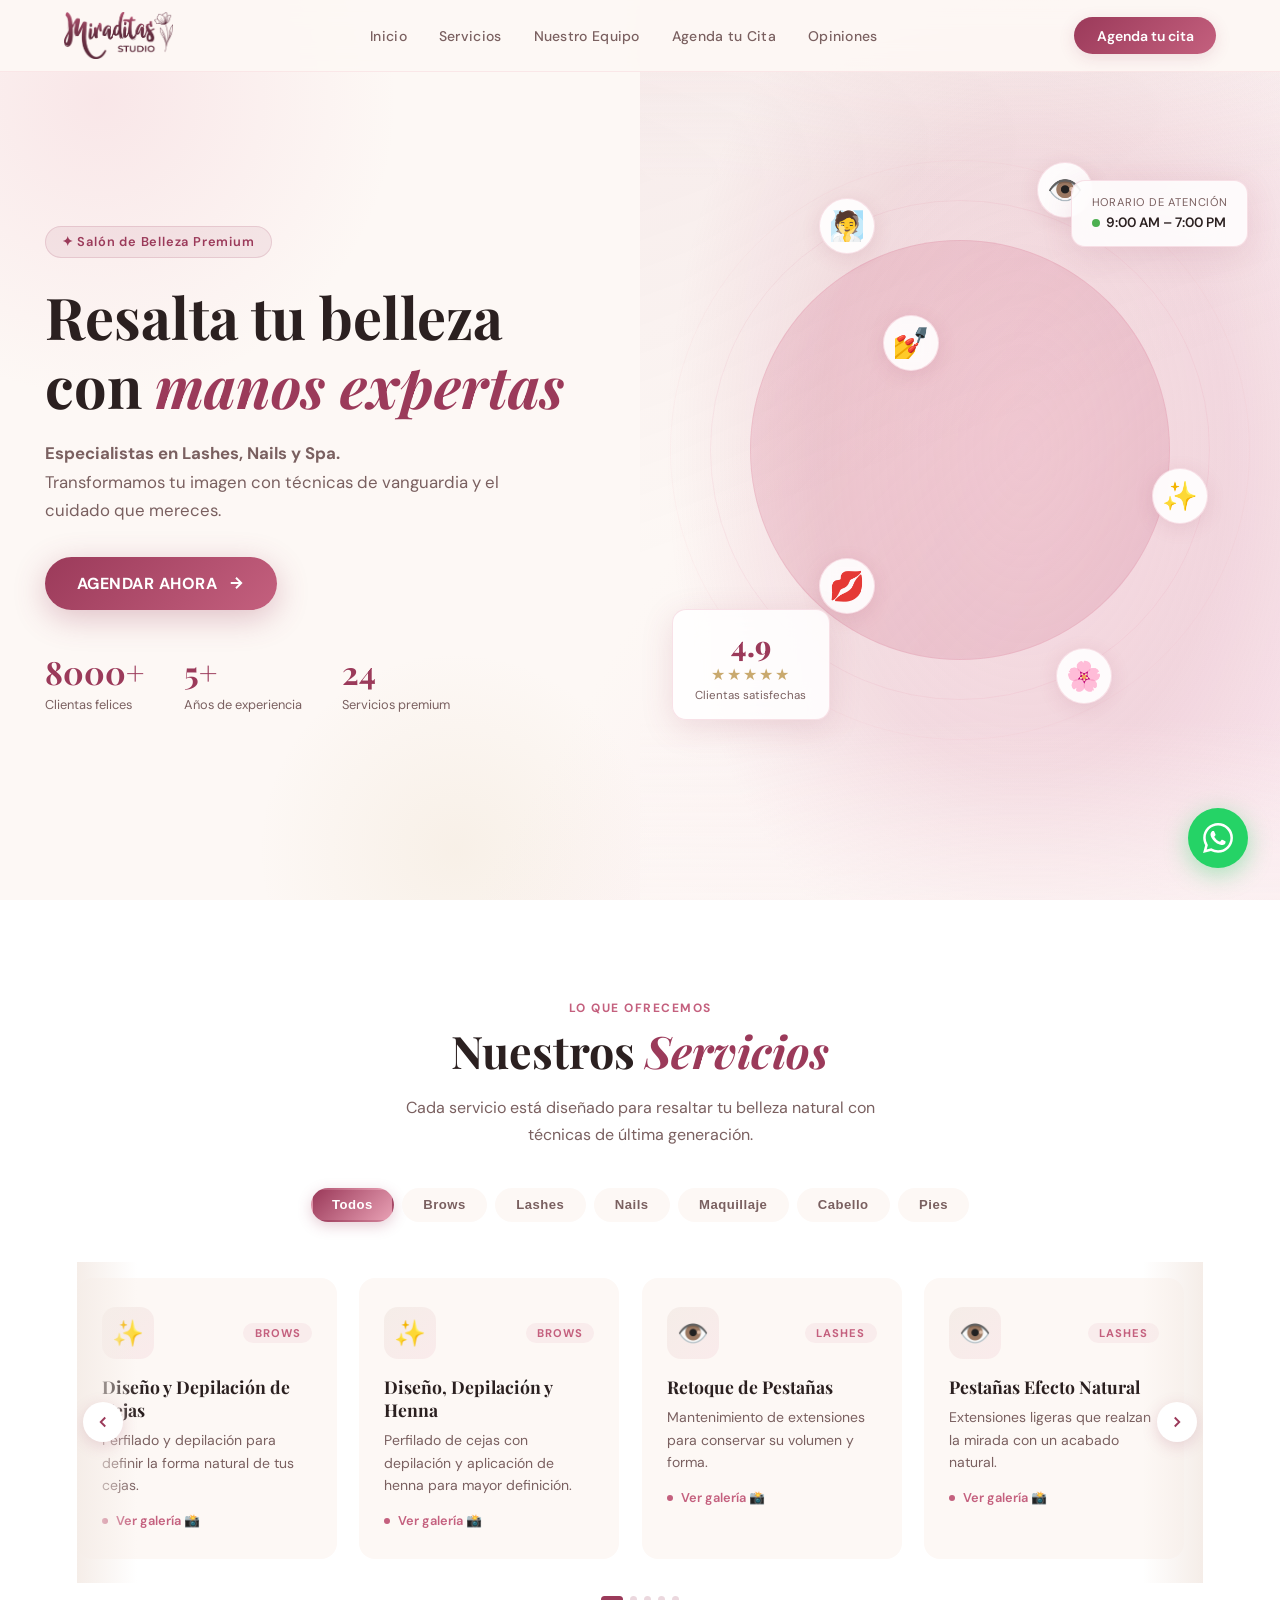
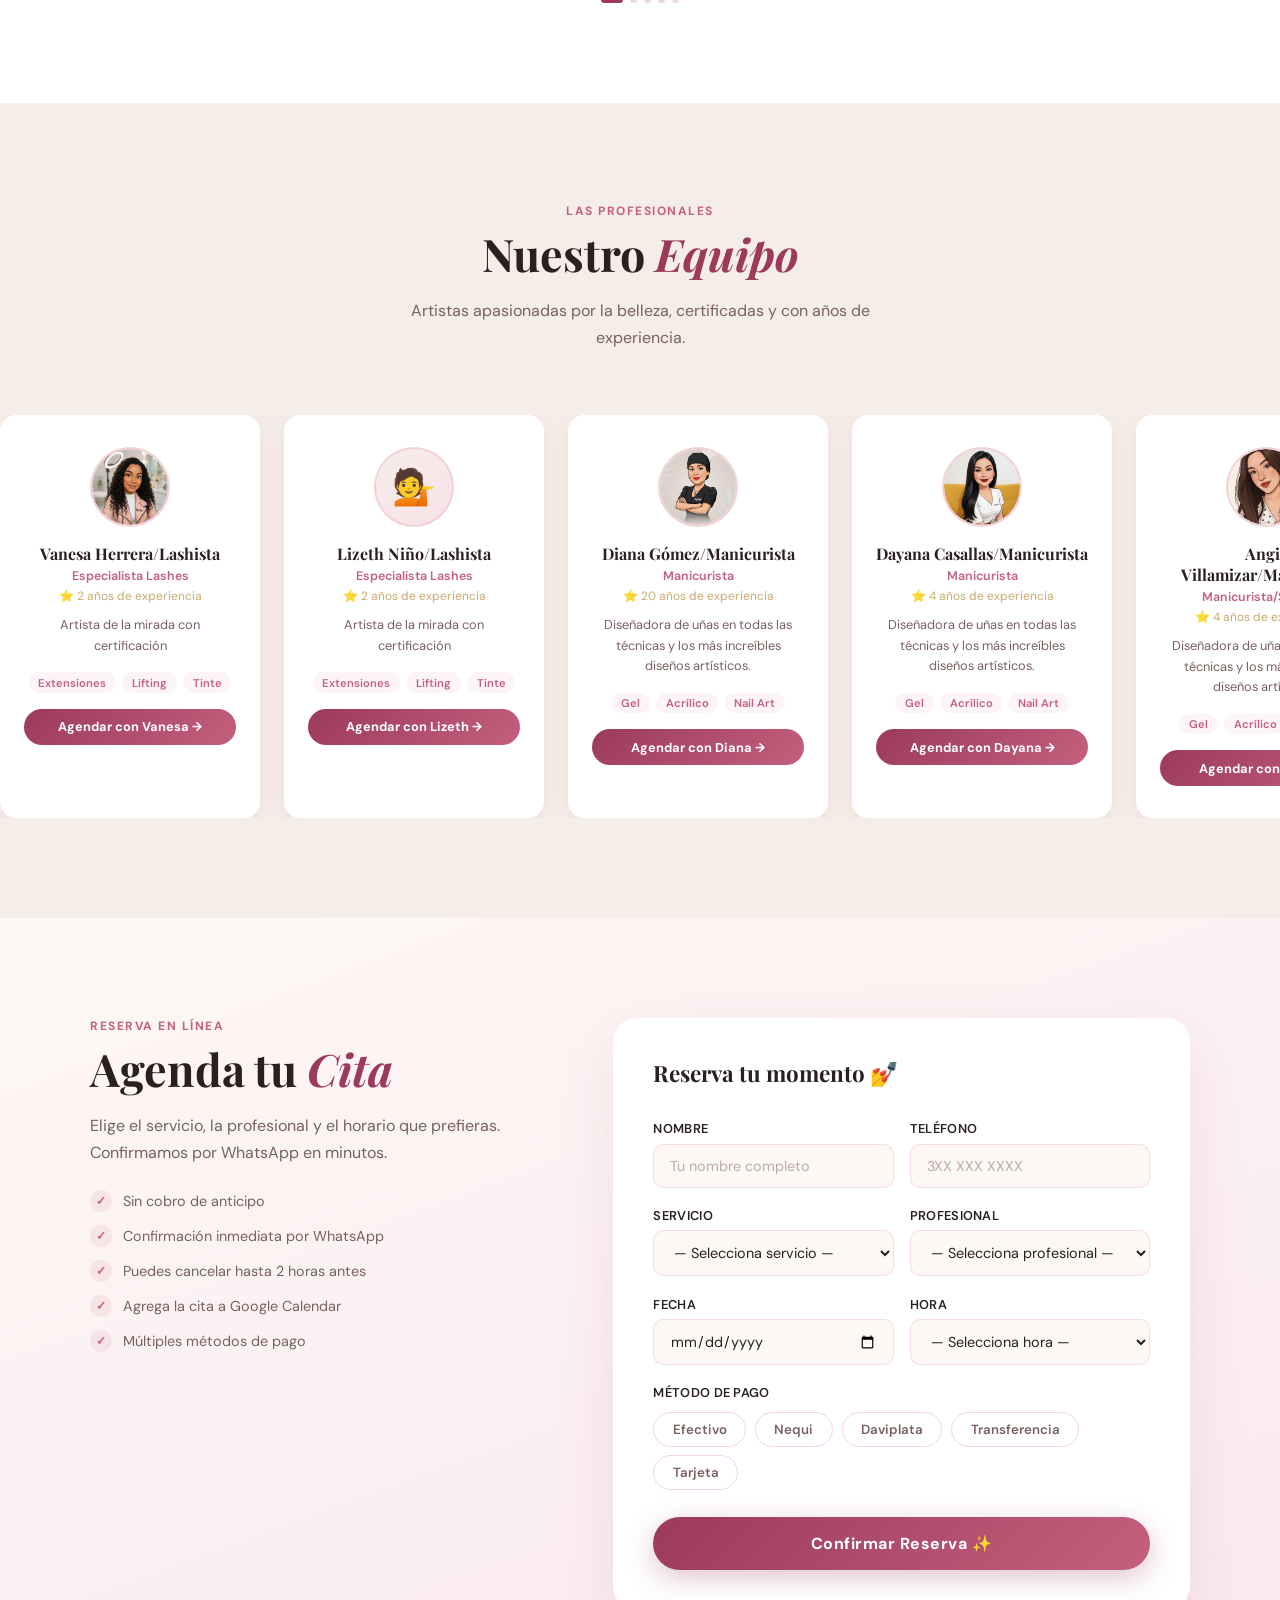
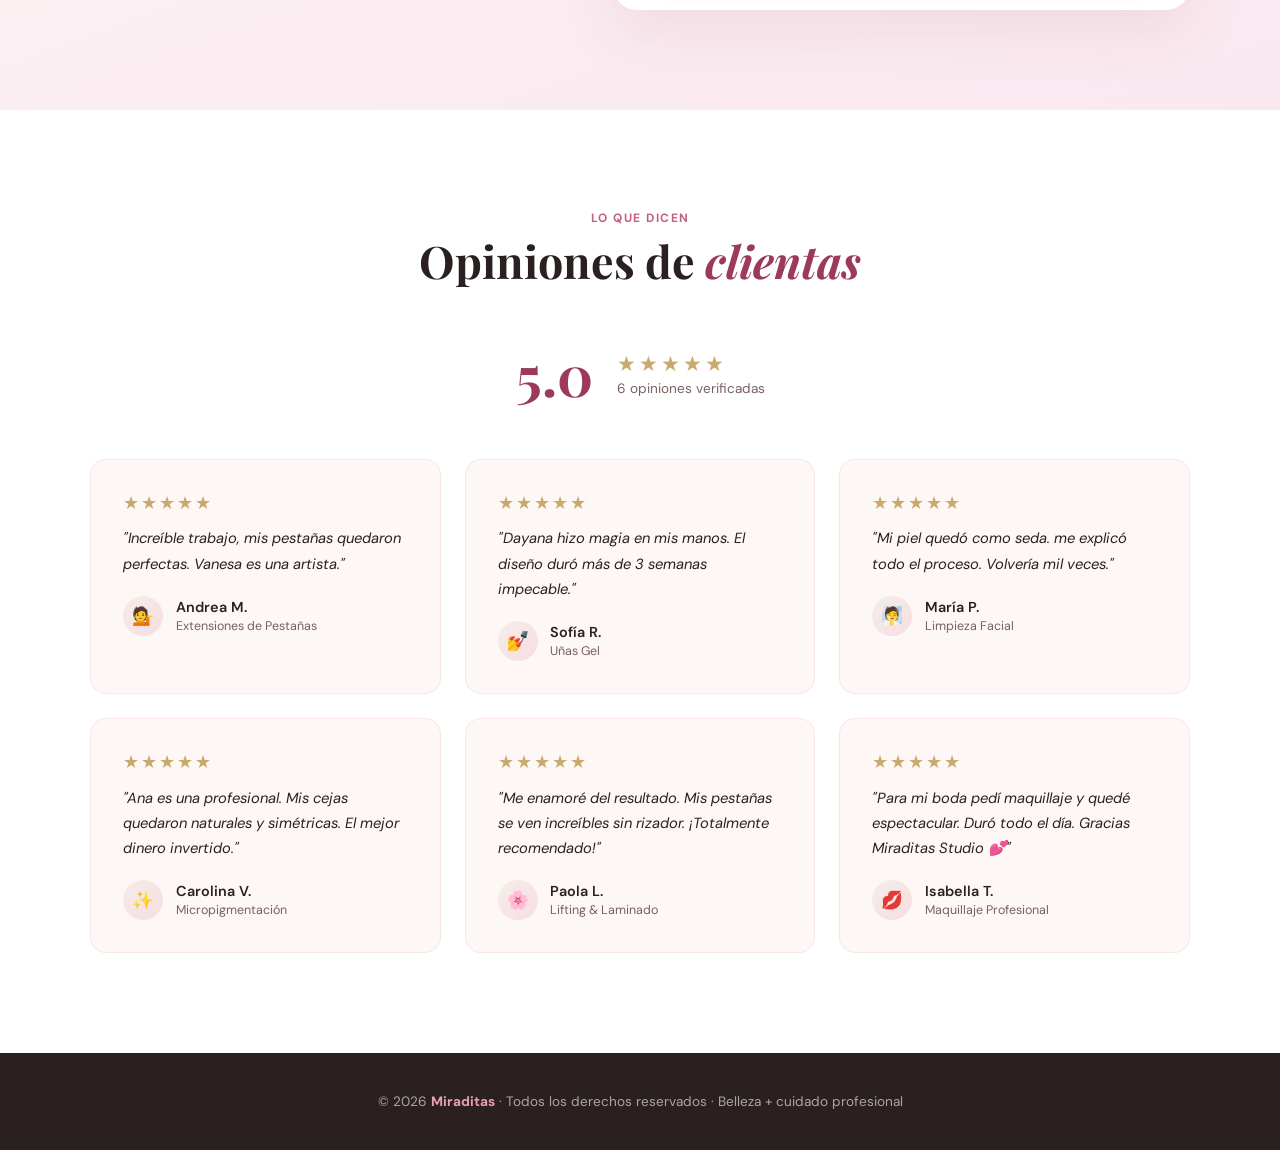
==== index.html @ 8908d895 "Add files via upload" ====
<!DOCTYPE html>
<html lang="es">
<head>

  <meta charset="UTF-8">
  <meta name="viewport" content="width=device-width, initial-scale=1.0">
  <title>Miraditas — Lashes · Nails · Spa</title>

  <!--
  ================================================================
  MIRADITAS — INDEX.HTML  (versión solo frontend)
  ================================================================

  📌 ARCHIVOS DEL PROYECTO (deben estar en la misma carpeta):
     index.html   → Esta página (estructura)
     styles.css   → Todos los estilos visuales
     script.js    → Lógica y datos configurables

  📸 LOGO:
     Coloca tu logo.png en la misma carpeta que index.html.

  🔧 CAMBIOS RÁPIDOS (todos en script.js):
     - Número de WhatsApp  → const WSP_NUMERO
     - Servicios           → array SERVICIOS[]
     - Profesionales       → array EQUIPO[]
     - Horarios            → array HORARIOS[]

  🚀 DESPLEGAR EN VERCEL:
     Ver instrucciones al final de script.js

  ================================================================
  -->

  <!-- Fuentes de Google Fonts — Playfair Display + DM Sans -->
  <link rel="preconnect" href="https://fonts.googleapis.com">
  <link
    href="https://fonts.googleapis.com/css2?family=Playfair+Display:ital,wght@0,400;0,700;1,400&family=DM+Sans:wght@300;400;500;600&display=swap"
    rel="stylesheet"
  >

  <!-- Estilos del sitio -->
  <link rel="stylesheet" href="styles.css">

</head>
<body>

<!-- ================================================================
     HEADER FIJO
     ================================================================
     🔧 LOGO: Pon tu logo.png en la misma carpeta que index.html.
     🔧 NÚMERO WHATSAPP: cambia WSP_NUMERO en script.js.
     ================================================================ -->
<header id="header">

  <!-- Logo con imagen → respaldo en texto si la imagen falla -->
  <a href="#inicio" class="logo">
    <img
      src="logo.png"
      alt="Miraditas"
      class="logo-img"
      onerror="this.style.display='none'; this.nextElementSibling.style.display='inline'"
    >
    <span class="logo-fallback" style="display:none">
      Miraditas<span style="color:var(--rose);font-style:italic">✦</span>
    </span>
  </a>

  <!-- Menú de navegación principal -->
  <nav id="main-nav">
    <a href="#inicio">Inicio</a>
    <a href="#servicios">Servicios</a>
    <a href="#equipo">Nuestro Equipo</a>
    <a href="#agenda">Agenda tu Cita</a>
    <a href="#opiniones">Opiniones</a>
  </nav>

  <!-- Botón "Agenda tu cita" — abre la sección del formulario -->
  <a href="#agenda" class="btn-header">Agenda tu cita</a>

  <!-- Botón hamburguesa visible solo en móvil -->
  <button class="nav-toggle" id="nav-toggle" aria-label="Abrir menú">
    <span></span>
    <span></span>
    <span></span>
  </button>

</header>


<!-- ================================================================
     SECCIÓN HERO — INICIO
     ================================================================ -->
<section id="inicio">
  <div class="hero-bg"></div>
  <div class="hero-blob"></div>
  <div class="hero-blob2"></div>

  <!-- Columna izquierda: texto principal -->
  <div class="hero-content">
    <div class="hero-badge">✦ Salón de Belleza Premium</div>

    <h1 class="hero-title">
      Resalta tu belleza<br>con <em>manos expertas</em>
    </h1>

    <p class="hero-sub">
      <strong>Especialistas en Lashes, Nails y Spa.</strong><br>
      Transformamos tu imagen con técnicas de vanguardia
      y el cuidado que mereces.
    </p>

    <a href="#agenda" class="btn-hero">
      AGENDAR AHORA
      <svg width="18" height="18" viewBox="0 0 24 24" fill="none" stroke="currentColor" stroke-width="2.5">
        <path d="M5 12h14M12 5l7 7-7 7"/>
      </svg>
    </a>

    <div class="hero-stats">
      <div class="hero-stat"><span>8000+</span><small>Clientas felices</small></div>
      <div class="hero-stat"><span>5+</span><small>Años de experiencia</small></div>
      <div class="hero-stat"><span>24</span><small>Servicios premium</small></div>
    </div>
  </div>

  <!-- Columna derecha: visual decorativo -->
  <div class="hero-visual">
    <div class="hero-visual-inner"></div>
    <div class="bubble-ring2"></div>
    <div class="bubble-ring"></div>
    <div class="bubble-main"></div>

    <div class="hero-bubbles">
      <div class="hero-icon" style="top:35%;left:38%">💅</div>
      <div class="hero-icon">👁️</div>
      <div class="hero-icon">✨</div>
      <div class="hero-icon">🌸</div>
      <div class="hero-icon">💋</div>
      <div class="hero-icon">🧖</div>
    </div>

    <div class="hero-rating-card">
      <div class="rc-num">4.9</div>
      <div class="rc-stars">★★★★★</div>
      <div class="rc-text">Clientas satisfechas</div>
    </div>

    <div class="hero-appt-card">
      <div class="ac-label">Horario de atención</div>
      <div class="ac-val"><span class="ac-dot"></span>9:00 AM – 7:00 PM</div>
    </div>
  </div>
</section>


<!-- ================================================================
     SECCIÓN SERVICIOS
     ================================================================
     Las tarjetas se generan dinámicamente desde el array SERVICIOS
     en script.js. Para cambiar servicios, edita ese array.
     ================================================================ -->
<section id="servicios">
  <div class="servicios-header">
    <div class="section-label">Lo que ofrecemos</div>
    <h2 class="section-title">Nuestros <em>Servicios</em></h2>
    <p class="section-desc">
      Cada servicio está diseñado para resaltar tu belleza natural
      con técnicas de última generación.
    </p>
  </div>

  <!-- Tabs de categoría -->
  <div class="servicios-tabs" id="servicios-tabs"></div>

  <!-- Carrusel -->
  <div class="servicios-carousel-wrap">
    <button class="srv-arrow srv-arrow-prev" id="srv-prev" aria-label="Anterior">
      <svg width="18" height="18" viewBox="0 0 24 24" fill="none" stroke="currentColor" stroke-width="2.5"><path d="M15 18l-6-6 6-6"/></svg>
    </button>
    <div class="servicios-track" id="servicios-grid"></div>
    <button class="srv-arrow srv-arrow-next" id="srv-next" aria-label="Siguiente">
      <svg width="18" height="18" viewBox="0 0 24 24" fill="none" stroke="currentColor" stroke-width="2.5"><path d="M9 18l6-6-6-6"/></svg>
    </button>
  </div>
  <div class="srv-dots" id="srv-dots"></div>
</section>


<!-- ================================================================
     SECCIÓN NUESTRO EQUIPO — CARRUSEL INFINITO
     ================================================================
     Las tarjetas se generan dinámicamente desde el array EQUIPO
     en script.js. El carrusel se mueve automáticamente.
     ================================================================ -->
<section id="equipo">
  <div class="equipo-header">
    <div class="section-label">Las profesionales</div>
    <h2 class="section-title">Nuestro <em>Equipo</em></h2>
    <p class="section-desc">
      Artistas apasionadas por la belleza, certificadas y con años de experiencia.
    </p>
  </div>

  <!-- Carrusel llenado por renderEquipo() en script.js -->
  <div class="equipo-track-wrap">
    <div class="equipo-track" id="equipo-track"></div>
  </div>
</section>


<!-- ================================================================
     SECCIÓN AGENDA — FORMULARIO DE RESERVA
     ================================================================
     Al presionar "Confirmar Reserva":
       1. Se abre WhatsApp con el mensaje prellenado.
       2. Se muestra un enlace para agregar la cita a Google Calendar.
     ================================================================ -->
<section id="agenda">
  <div class="agenda-wrap">

    <!-- Columna izquierda: beneficios -->
    <div class="agenda-info">
      <div class="section-label">Reserva en línea</div>
      <h2 class="section-title">Agenda tu <em>Cita</em></h2>
      <p class="section-desc">
        Elige el servicio, la profesional y el horario que prefieras.
        Confirmamos por WhatsApp en minutos.
      </p>
      <ul class="agenda-features">
        <li>Sin cobro de anticipo</li>
        <li>Confirmación inmediata por WhatsApp</li>
        <li>Puedes cancelar hasta 2 horas antes</li>
        <li>Agrega la cita a Google Calendar</li>
        <li>Múltiples métodos de pago</li>
      </ul>
    </div>

    <!-- Columna derecha: formulario -->
    <div class="form-agenda">
      <h3>Reserva tu momento 💅</h3>

      <!-- Fila 1: Nombre y Teléfono -->
      <div class="form-row">
        <div class="form-group">
          <label for="f-nombre">Nombre</label>
          <input type="text" id="f-nombre" placeholder="Tu nombre completo">
        </div>
        <div class="form-group">
          <label for="f-telefono">Teléfono</label>
          <input type="tel" id="f-telefono" placeholder="3XX XXX XXXX">
        </div>
      </div>

      <!-- Fila 2: Servicio y Profesional -->
      <div class="form-row">
        <div class="form-group">
          <label for="f-servicio">Servicio</label>
          <!-- Llenado dinámicamente por initFormulario() -->
          <select id="f-servicio"></select>
        </div>
        <div class="form-group">
          <label for="f-profesional">Profesional</label>
          <!-- Llenado dinámicamente por initFormulario() -->
          <select id="f-profesional"></select>
        </div>
      </div>

      <!-- Fila 3: Fecha y Hora -->
      <div class="form-row">
        <div class="form-group">
          <label for="f-fecha">Fecha</label>
          <input type="date" id="f-fecha">
        </div>
        <div class="form-group">
          <label for="f-hora">Hora</label>
          <!-- Llenado dinámicamente por initFormulario() -->
          <select id="f-hora"></select>
        </div>
      </div>

      <!-- Fila 4: Método de pago -->
      <div class="form-group">
        <label>Método de pago</label>
        <div class="pago-options" id="pago-options"></div>
      </div>

      <!-- Botón principal de envío -->
      <button class="btn-submit" id="btn-agendar">
        Confirmar Reserva ✨
      </button>
    </div>

  </div>
</section>


<!-- ================================================================
     SECCIÓN OPINIONES
     ================================================================ -->
<section id="opiniones">
  <div class="opiniones-header">
    <div class="section-label">Lo que dicen</div>
    <h2 class="section-title">Opiniones de <em>clientas</em></h2>
  </div>

  <!-- Resumen de calificación promedio -->
  <div class="rating-summary" id="rating-summary"></div>

  <!-- Grid de tarjetas de opinión (contenido estático en script.js) -->
  <div class="opiniones-grid" id="opiniones-grid"></div>
</section>


<!-- ================================================================
     FOOTER
     ================================================================ -->
<footer>
  <p>© 2026 <strong>Miraditas</strong> · Todos los derechos reservados · Belleza + cuidado profesional</p>
</footer>


<!-- ================================================================
     BOTÓN FLOTANTE DE WHATSAPP
     ================================================================
     🔧 Para cambiar el número, edita WSP_NUMERO en script.js
        y actualiza también el href de este enlace.
     ================================================================ -->
<a
  id="wsp-float-btn"
  href="#"
  target="_blank"
  class="wsp-float"
  title="Chatea con nosotras por WhatsApp"
>
  <svg viewBox="0 0 24 24">
    <path d="M17.472 14.382c-.297-.149-1.758-.867-2.03-.967-.273-.099-.471-.148-.67.15-.197.297-.767.966-.94 1.164-.173.199-.347.223-.644.075-.297-.15-1.255-.463-2.39-1.475-.883-.788-1.48-1.761-1.653-2.059-.173-.297-.018-.458.13-.606.134-.133.298-.347.446-.52.149-.174.198-.298.298-.497.099-.198.05-.371-.025-.52-.075-.149-.669-1.612-.916-2.207-.242-.579-.487-.5-.669-.51-.173-.008-.371-.01-.57-.01-.198 0-.52.074-.792.372-.272.297-1.04 1.016-1.04 2.479 0 1.462 1.065 2.875 1.213 3.074.149.198 2.096 3.2 5.077 4.487.709.306 1.262.489 1.694.625.712.227 1.36.195 1.871.118.571-.085 1.758-.719 2.006-1.413.248-.694.248-1.289.173-1.413-.074-.124-.272-.198-.57-.347m-5.421 7.403h-.004a9.87 9.87 0 01-5.031-1.378l-.361-.214-3.741.982.998-3.648-.235-.374a9.86 9.86 0 01-1.51-5.26c.001-5.45 4.436-9.884 9.888-9.884 2.64 0 5.122 1.03 6.988 2.898a9.825 9.825 0 012.893 6.994c-.003 5.45-4.437 9.884-9.885 9.884m8.413-18.297A11.815 11.815 0 0012.05 0C5.495 0 .16 5.335.157 11.892c0 2.096.547 4.142 1.588 5.945L.057 24l6.305-1.654a11.882 11.882 0 005.683 1.448h.005c6.554 0 11.89-5.335 11.893-11.893a11.821 11.821 0 00-3.48-8.413Z"/>
  </svg>
</a>


<!-- ================================================================
     MODAL — CONFIRMACIÓN DE RESERVA
     ================================================================
     Aparece después de presionar "Confirmar Reserva".
     Muestra botón de WhatsApp y enlace de Google Calendar.
     ================================================================ -->
<div class="modal-overlay" id="modal-confirmacion">
  <div class="modal-box">
    <div class="modal-icon">🎉</div>
    <h3 class="modal-title">¡Listo! Tu solicitud fue enviada</h3>

    <!-- Resumen de la cita -->
    <p class="modal-sub" id="modal-detalle"></p>

    <div class="modal-steps">
      <div class="modal-step">
        <span class="step-num">1</span>
        <span>Envíanos el mensaje por WhatsApp para confirmar tu cita</span>
      </div>
      <div class="modal-step">
        <span class="step-num">2</span>
        <span>Agrega el recordatorio a tu calendario (opcional)</span>
      </div>
    </div>

    <!-- Botones de acción -->
    <div class="modal-btns">
      <!-- Botón WhatsApp: abre wa.me con mensaje prellenado -->
      <a class="btn-wsp-modal" id="btn-wsp-confirm" href="#" target="_blank" rel="noopener">
        <svg width="18" height="18" viewBox="0 0 24 24" fill="currentColor">
          <path d="M17.472 14.382c-.297-.149-1.758-.867-2.03-.967-.273-.099-.471-.148-.67.15-.197.297-.767.966-.94 1.164-.173.199-.347.223-.644.075-.297-.15-1.255-.463-2.39-1.475-.883-.788-1.48-1.761-1.653-2.059-.173-.297-.018-.458.13-.606.134-.133.298-.347.446-.52.149-.174.198-.298.298-.497.099-.198.05-.371-.025-.52-.075-.149-.669-1.612-.916-2.207-.242-.579-.487-.5-.669-.51-.173-.008-.371-.01-.57-.01-.198 0-.52.074-.792.372-.272.297-1.04 1.016-1.04 2.479 0 1.462 1.065 2.875 1.213 3.074.149.198 2.096 3.2 5.077 4.487.709.306 1.262.489 1.694.625.712.227 1.36.195 1.871.118.571-.085 1.758-.719 2.006-1.413.248-.694.248-1.289.173-1.413-.074-.124-.272-.198-.57-.347m-5.421 7.403h-.004a9.87 9.87 0 01-5.031-1.378l-.361-.214-3.741.982.998-3.648-.235-.374a9.86 9.86 0 01-1.51-5.26c.001-5.45 4.436-9.884 9.888-9.884 2.64 0 5.122 1.03 6.988 2.898a9.825 9.825 0 012.893 6.994c-.003 5.45-4.437 9.884-9.885 9.884m8.413-18.297A11.815 11.815 0 0012.05 0C5.495 0 .16 5.335.157 11.892c0 2.096.547 4.142 1.588 5.945L.057 24l6.305-1.654a11.882 11.882 0 005.683 1.448h.005c6.554 0 11.89-5.335 11.893-11.893a11.821 11.821 0 00-3.48-8.413Z"/>
        </svg>
        Enviar por WhatsApp
      </a>

      <!-- Botón Google Calendar: enlace con parámetros prellenados -->
      <a class="btn-calendar-modal" id="btn-calendar" href="#" target="_blank" rel="noopener">
        📅 Agregar a Google Calendar
      </a>
    </div>

    <button class="btn-close-modal" onclick="cerrarModal('modal-confirmacion')">Cerrar</button>
  </div>
</div>


<!-- ================================================================
     MODAL — GALERÍA DE FOTOS POR SERVICIO
     ================================================================
     Se abre al hacer clic en una tarjeta de servicio.
     ================================================================ -->
<div class="modal-overlay" id="modal-galeria">
  <div class="galeria-box">
    <div class="galeria-header">
      <div class="galeria-header-info">
        <span id="galeria-emoji" class="galeria-header-emoji">💅</span>
        <div>
          <div id="galeria-titulo" class="galeria-header-titulo">Servicio</div>
          <div id="galeria-cat"    class="galeria-header-cat">Categoría</div>
        </div>
      </div>
      <button class="galeria-cerrar" onclick="cerrarGaleria()" aria-label="Cerrar galería">✕</button>
    </div>

    <div class="galeria-stage">
      <button class="galeria-arrow galeria-arrow-prev" id="galeria-prev" onclick="galeriaAnterior()" aria-label="Foto anterior">
        <svg width="20" height="20" viewBox="0 0 24 24" fill="none" stroke="currentColor" stroke-width="2.5"><path d="M15 18l-6-6 6-6"/></svg>
      </button>
      <div class="galeria-img-wrap">
        <img id="galeria-img" src="" alt="" class="galeria-img">
      </div>
      <button class="galeria-arrow galeria-arrow-next" id="galeria-next" onclick="galeriaSiguiente()" aria-label="Foto siguiente">
        <svg width="20" height="20" viewBox="0 0 24 24" fill="none" stroke="currentColor" stroke-width="2.5"><path d="M9 18l6-6-6-6"/></svg>
      </button>
    </div>

    <div class="galeria-info-row">
      <span id="galeria-desc"     class="galeria-desc-text"></span>
      <span id="galeria-contador" class="galeria-contador">1 / 4</span>
    </div>

    <div class="galeria-thumbs" id="galeria-thumbs"></div>

    <div class="galeria-footer">
      <button class="btn-galeria-agendar" id="btn-galeria-agendar">
        Agendar este servicio
        <svg width="16" height="16" viewBox="0 0 24 24" fill="none" stroke="currentColor" stroke-width="2.5"><path d="M5 12h14M12 5l7 7-7 7"/></svg>
      </button>
    </div>
  </div>
</div>


<!-- Contenedor del toast de notificaciones -->
<div class="toast" id="toast"></div>

<!-- Script principal -->
<script src="script.js"></script>

</body>
</html>
---- styles.css ----
/* ================================================================
   MIRADITAS — STYLES.CSS  (versión solo frontend)
   ================================================================

   📌 TABLA DE CONTENIDO:
   01. Variables y Reset
   02. Scrollbar
   03. Header / Navegación
   04. Hero (sección principal)
   05. Secciones comunes (labels, títulos)
   06. Servicios
   07. Equipo (carrusel)
   08. Agenda (formulario)
   09. Opiniones
   10. Modales (confirmación + galería)
   11. Botón flotante WhatsApp
   12. Footer
   13. Toast / Notificaciones
   14. Responsive

   ================================================================ */


/* ================================================================
   01. VARIABLES Y RESET GLOBAL
   ================================================================
   🔧 PALETA DE COLORES — modifica estas variables para cambiar
      el tema de color de todo el sitio.
   ================================================================ */
:root {
  --rose:       #E8A0B4;
  --rose-dark:  #C4607E;
  --rose-deep:  #9B3A5A;
  --cream:      #FDF8F5;
  --warm:       #F5EDE8;
  --charcoal:   #2B2020;
  --muted:      #7A6060;
  --white:      #FFFFFF;
  --gold:       #C9A96E;
  --shadow:     rgba(155,58,90,.15);
  --radius:     16px;
  --transition: .3s cubic-bezier(.4,0,.2,1);
}

*  { margin:0; padding:0; box-sizing:border-box; }
html { scroll-behavior:smooth; }
body {
  font-family: 'DM Sans', sans-serif;
  background: var(--cream);
  color: var(--charcoal);
  overflow-x: hidden;
}


/* ================================================================
   02. SCROLLBAR PERSONALIZADA
   ================================================================ */
::-webkit-scrollbar              { width: 6px; }
::-webkit-scrollbar-track        { background: var(--warm); }
::-webkit-scrollbar-thumb        { background: var(--rose); border-radius: 3px; }


/* ================================================================
   03. HEADER / NAVEGACIÓN
   ================================================================
   🔧 ALTO DEL HEADER → cambia 'height:72px'
   ================================================================ */
#header {
  position: fixed; top:0; left:0; right:0; z-index: 1000;
  display: flex; align-items: center; justify-content: space-between;
  padding: 0 5%; height: 72px;
  background: rgba(253,248,245,.92);
  backdrop-filter: blur(12px);
  border-bottom: 1px solid rgba(232,160,180,.2);
  transition: box-shadow var(--transition);
}
#header.scrolled { box-shadow: 0 4px 24px var(--shadow); }

/* Logo — imagen o texto de respaldo */
.logo {
  font-family: 'Playfair Display', serif;
  font-size: 1.7rem; color: var(--rose-deep);
  text-decoration: none; letter-spacing: .5px;
  display: flex; align-items: center;
}
/* 🔧 LOGO: coloca tu logo.png en la misma carpeta que index.html */
.logo-img { height: 48px; width: auto; object-fit: contain; }

/* Menú de navegación */
nav { display: flex; align-items: center; gap: 2rem; }
nav a {
  text-decoration: none; color: var(--muted);
  font-size: .875rem; font-weight: 500;
  letter-spacing: .3px; transition: color var(--transition);
  position: relative;
}
nav a::after {
  content: ''; position: absolute; bottom: -3px; left:0; right:0;
  height: 2px; background: var(--rose);
  transform: scaleX(0); transition: transform var(--transition); transform-origin: left;
}
nav a:hover              { color: var(--rose-deep); }
nav a:hover::after       { transform: scaleX(1); }

/* Botón del header "Agenda tu cita" */
.btn-header {
  background: linear-gradient(135deg, var(--rose-deep), var(--rose-dark));
  color: #fff; border: none; padding: .6rem 1.4rem;
  border-radius: 50px; font-family: 'DM Sans', sans-serif;
  font-weight: 600; font-size: .875rem; cursor: pointer;
  transition: transform var(--transition), box-shadow var(--transition);
  text-decoration: none; display: inline-block;
  box-shadow: 0 4px 16px var(--shadow);
}
.btn-header:hover { transform: translateY(-2px); box-shadow: 0 8px 24px var(--shadow); }

/* Botón hamburguesa (móvil) */
.nav-toggle {
  display: none; flex-direction: column; gap: 5px;
  cursor: pointer; background: none; border: none; padding: 4px;
}
.nav-toggle span {
  width: 24px; height: 2px;
  background: var(--rose-deep); border-radius: 2px;
  transition: var(--transition);
}


/* ================================================================
   04. HERO — SECCIÓN PRINCIPAL
   ================================================================ */
#inicio {
  min-height: 100vh;
  display: grid; grid-template-columns: 1fr 1fr;
  align-items: center; padding: 0;
  position: relative; overflow: hidden;
}
.hero-bg {
  position: absolute; inset: 0;
  background: linear-gradient(120deg, #FDF8F5 55%, #F9E4EC 100%);
  z-index: 0;
}
.hero-blob {
  position: absolute; top: -200px; left: -200px;
  width: 600px; height: 600px;
  background: radial-gradient(circle, rgba(232,160,180,.2) 0%, transparent 70%);
  border-radius: 50%; animation: blobFloat 8s ease-in-out infinite; z-index: 0;
}
.hero-blob2 {
  position: absolute; bottom: -150px; left: 20%;
  width: 400px; height: 400px;
  background: radial-gradient(circle, rgba(201,169,110,.1) 0%, transparent 70%);
  border-radius: 50%; animation: blobFloat 10s ease-in-out infinite reverse; z-index: 0;
}
@keyframes blobFloat {
  0%,100% { transform: translate(0,0) scale(1); }
  50%     { transform: translate(30px,-30px) scale(1.05); }
}

/* Columna izquierda — texto */
.hero-content { position: relative; z-index: 1; padding: 120px 5% 80px 7%; }

/* Badge superior */
.hero-badge {
  display: inline-block;
  background: rgba(155,58,90,.08);
  color: var(--rose-deep); font-size: .8rem; font-weight: 600;
  letter-spacing: .8px; padding: .4rem 1rem; border-radius: 50px;
  border: 1px solid rgba(155,58,90,.15); margin-bottom: 1.5rem;
}

/* Título principal */
.hero-title {
  font-family: 'Playfair Display', serif;
  font-size: clamp(2.4rem, 5vw, 3.6rem);
  line-height: 1.2; color: var(--charcoal); margin-bottom: 1.2rem;
}
.hero-title em { color: var(--rose-deep); font-style: italic; }

/* Subtítulo */
.hero-sub {
  color: var(--muted); font-size: 1.05rem; line-height: 1.7;
  margin-bottom: 2rem; max-width: 460px;
}

/* Botón principal del hero */
.btn-hero {
  display: inline-flex; align-items: center; gap: .6rem;
  background: linear-gradient(135deg, var(--rose-deep), var(--rose-dark));
  color: #fff; text-decoration: none; padding: 1rem 2rem;
  border-radius: 50px; font-weight: 700; font-size: 1rem;
  box-shadow: 0 8px 32px rgba(155,58,90,.3);
  transition: transform var(--transition), box-shadow var(--transition);
  letter-spacing: .5px;
}
.btn-hero:hover { transform: translateY(-3px); box-shadow: 0 14px 40px rgba(155,58,90,.4); }
.btn-hero svg   { transition: transform var(--transition); }
.btn-hero:hover svg { transform: translateX(4px); }

/* Estadísticas debajo del botón */
.hero-stats {
  display: flex; gap: 2.5rem; margin-top: 2.5rem;
}
.hero-stat span {
  display: block; font-family: 'Playfair Display', serif;
  font-size: 2rem; font-weight: 700; color: var(--rose-deep);
}
.hero-stat small { color: var(--muted); font-size: .8rem; }

/* Columna derecha — visual */
.hero-visual {
  position: relative; z-index: 1;
  height: 100%; min-height: 100vh; overflow: hidden;
}
.hero-visual-inner {
  position: absolute; inset: 0;
  background:
    linear-gradient(160deg, rgba(155,58,90,.08) 0%, transparent 50%),
    linear-gradient(to bottom, rgba(253,248,245,.6) 0%, transparent 20%, transparent 80%, rgba(253,248,245,.6) 100%);
  z-index: 2;
}
.hero-visual::before {
  content: ''; position: absolute; inset: 0;
  background: radial-gradient(ellipse 80% 90% at 60% 50%,
    rgba(232,160,180,.25) 0%, rgba(196,96,126,.15) 40%, transparent 70%);
  z-index: 1;
}
.hero-bubbles {
  position: absolute; inset: 0; z-index: 3;
  display: flex; align-items: center; justify-content: center;
}
.bubble-main {
  position: absolute; width: 420px; height: 420px; border-radius: 50%;
  background: linear-gradient(135deg, rgba(232,160,180,.35), rgba(196,96,126,.2));
  border: 1.5px solid rgba(232,160,180,.3);
  top: 50%; left: 50%; transform: translate(-50%,-50%);
  backdrop-filter: blur(2px); animation: bubblePulse 6s ease-in-out infinite;
}
.bubble-ring {
  position: absolute; width: 500px; height: 500px; border-radius: 50%;
  border: 1px solid rgba(232,160,180,.15);
  top: 50%; left: 50%; transform: translate(-50%,-50%);
  animation: bubblePulse 6s ease-in-out infinite reverse;
}
.bubble-ring2 {
  position: absolute; width: 580px; height: 580px; border-radius: 50%;
  border: 1px solid rgba(232,160,180,.08);
  top: 50%; left: 50%; transform: translate(-50%,-50%);
}
@keyframes bubblePulse {
  0%,100% { transform: translate(-50%,-50%) scale(1); }
  50%     { transform: translate(-50%,-50%) scale(1.04); }
}
.hero-icon {
  position: absolute; font-size: 1.8rem;
  width: 56px; height: 56px; border-radius: 50%;
  background: rgba(255,255,255,.9); backdrop-filter: blur(8px);
  display: flex; align-items: center; justify-content: center;
  box-shadow: 0 4px 20px rgba(155,58,90,.12);
  border: 1px solid rgba(232,160,180,.3);
  animation: iconFloat var(--dur,5s) ease-in-out infinite var(--del,0s);
}
.hero-icon:nth-child(2) { top:18%;  left:62%; --dur:6s;  --del:.8s; }
.hero-icon:nth-child(3) { top:52%;  left:80%; --dur:5.5s;--del:1.5s;}
.hero-icon:nth-child(4) { top:72%;  left:65%; --dur:7s;  --del:.3s; }
.hero-icon:nth-child(5) { top:62%;  left:28%; --dur:6.5s;--del:1s;  }
.hero-icon:nth-child(6) { top:22%;  left:28%; --dur:5s;  --del:2s;  }
@keyframes iconFloat {
  0%,100% { transform:translateY(0); }
  50%     { transform:translateY(-12px); }
}

/* Tarjetas flotantes del hero */
.hero-rating-card {
  position: absolute; bottom: 20%; left: 5%; z-index: 4;
  background: rgba(255,255,255,.85); backdrop-filter: blur(16px);
  border-radius: 14px; padding: 1rem 1.4rem; text-align: center;
  box-shadow: 0 8px 32px rgba(155,58,90,.15);
  border: 1px solid rgba(232,160,180,.3);
}
.rc-num   { font-size: 1.8rem; font-weight: 800; color: var(--rose-deep); font-family:'Playfair Display',serif; }
.rc-stars { color: var(--gold); font-size: 1rem; letter-spacing: 2px; }
.rc-text  { font-size: .72rem; color: var(--muted); margin-top: .2rem; }

.hero-appt-card {
  position: absolute; top: 20%; right: 5%; z-index: 4;
  background: rgba(255,255,255,.85); backdrop-filter: blur(16px);
  border-radius: 14px; padding: .9rem 1.2rem;
  box-shadow: 0 8px 32px rgba(155,58,90,.12);
  border: 1px solid rgba(232,160,180,.3);
}
.ac-label { font-size: .7rem; color: var(--muted); text-transform: uppercase; letter-spacing: .8px; }
.ac-val   { display: flex; align-items: center; gap: .4rem; font-size: .85rem; font-weight: 600; color: var(--charcoal); margin-top: .3rem; }
.ac-dot   { width: 8px; height: 8px; border-radius: 50%; background: #4CAF50; flex-shrink: 0; }


/* ================================================================
   05. SECCIONES COMUNES — labels, títulos, descripción
   ================================================================ */
.section-label {
  font-size: .75rem; font-weight: 700; letter-spacing: 1.5px;
  text-transform: uppercase; color: var(--rose-dark);
  margin-bottom: .5rem;
}
.section-title {
  font-family: 'Playfair Display', serif;
  font-size: clamp(1.8rem, 4vw, 2.8rem); color: var(--charcoal);
  margin-bottom: 1rem; line-height: 1.2;
}
.section-title em { color: var(--rose-deep); font-style: italic; }
.section-desc {
  color: var(--muted); font-size: 1rem; line-height: 1.7; max-width: 500px;
}


/* ================================================================
   06. SERVICIOS — tarjetas en grid
   ================================================================ */
#servicios {
  padding: 100px 6%;
  background: var(--white);
}
.servicios-header {
  text-align: center; margin-bottom: 2.5rem;
}
.servicios-header .section-desc { margin: 0 auto; }

/* ── Tabs de categoría ── */
.servicios-tabs {
  display: flex; align-items: center; justify-content: center;
  gap: .5rem; flex-wrap: wrap; margin-bottom: 2.5rem;
}
.srv-tab {
  padding: .45rem 1.2rem; border-radius: 50px; font-size: .82rem;
  font-weight: 600; letter-spacing: .5px; cursor: pointer; border: 2px solid transparent;
  background: var(--cream); color: var(--muted);
  transition: all var(--transition);
}
.srv-tab:hover { border-color: rgba(196,96,126,.3); color: var(--rose-dark); }
.srv-tab.active {
  background: linear-gradient(135deg, var(--rose-deep), var(--rose));
  color: #fff; box-shadow: 0 4px 14px rgba(155,58,90,.25);
}

/* ── Carrusel wrapper ── */
.servicios-carousel-wrap {
  position: relative; overflow: hidden;
}
.servicios-carousel-wrap::before,
.servicios-carousel-wrap::after {
  content: ''; position: absolute; top: 0; bottom: 0; width: 60px; z-index: 2; pointer-events: none;
}
.servicios-carousel-wrap::before {
  left: 0;
  background: linear-gradient(to right, var(--warm, #fdf6f0), transparent);
}
.servicios-carousel-wrap::after {
  right: 0;
  background: linear-gradient(to left, var(--warm, #fdf6f0), transparent);
}

.servicios-track {
  display: flex; gap: 1.4rem;
  overflow-x: auto; scroll-snap-type: x mandatory;
  scroll-behavior: smooth; padding: 1rem .5rem 1.5rem;
  -webkit-overflow-scrolling: touch;
  scrollbar-width: none;
}
.servicios-track::-webkit-scrollbar { display: none; }

.srv-card {
  flex: 0 0 260px; scroll-snap-align: start;
  background: var(--cream); border-radius: var(--radius);
  padding: 1.8rem 1.5rem; position: relative; overflow: hidden;
  border: 1.5px solid transparent;
  transition: transform var(--transition), box-shadow var(--transition), border-color var(--transition);
  cursor: pointer;
}

/* ── Flechas de navegación ── */
.srv-arrow {
  position: absolute; top: 50%; transform: translateY(-50%);
  z-index: 3; width: 40px; height: 40px; border-radius: 50%;
  background: #fff; border: none; cursor: pointer;
  box-shadow: 0 4px 16px rgba(155,58,90,.18);
  display: flex; align-items: center; justify-content: center;
  color: var(--rose-deep); transition: all var(--transition);
}
.srv-arrow:hover { background: var(--rose-deep); color: #fff; transform: translateY(-50%) scale(1.08); }
.srv-arrow-prev { left: 6px; }
.srv-arrow-next { right: 6px; }

/* ── Dots indicadores ── */
.srv-dots {
  display: flex; justify-content: center; gap: .45rem; margin-top: .8rem;
}
.srv-dot {
  width: 7px; height: 7px; border-radius: 50%;
  background: rgba(155,58,90,.2); cursor: pointer;
  transition: all .3s;
}
.srv-dot.active { background: var(--rose-deep); width: 22px; border-radius: 4px; }

/* Tarjeta individual de servicio */
.srv-card {
  background: var(--cream); border-radius: var(--radius);
  padding: 1.8rem 1.5rem; position: relative; overflow: hidden;
  border: 1.5px solid transparent;
  transition: transform var(--transition), box-shadow var(--transition), border-color var(--transition);
  cursor: pointer;
}
.srv-card:hover {
  transform: translateY(-6px);
  box-shadow: 0 20px 50px rgba(155,58,90,.12);
  border-color: rgba(232,160,180,.4);
}
.srv-card-accent {
  position: absolute; top: 0; left: 0; right: 0; height: 4px;
  background: linear-gradient(90deg, var(--rose-deep), var(--rose));
  transform: scaleX(0); transform-origin: left; transition: transform var(--transition);
}
.srv-card:hover .srv-card-accent { transform: scaleX(1); }

.srv-card-icon-wrap {
  display: flex; align-items: center; justify-content: space-between;
  margin-bottom: 1rem;
}
.srv-card-icon {
  width: 52px; height: 52px; border-radius: 14px;
  background: linear-gradient(135deg, var(--warm), rgba(232,160,180,.15));
  display: flex; align-items: center; justify-content: center; font-size: 1.6rem;
}
.srv-card-cat {
  font-size: .7rem; font-weight: 700; color: var(--rose-dark);
  letter-spacing: 1px; text-transform: uppercase;
  background: rgba(196,96,126,.08); padding: .2rem .7rem; border-radius: 50px;
}
.srv-card-name {
  font-family: 'Playfair Display', serif; font-size: 1.1rem;
  font-weight: 700; color: var(--charcoal); margin-bottom: .5rem;
}
.srv-card-desc {
  color: var(--muted); font-size: .875rem; line-height: 1.6; margin-bottom: 1rem;
}
.srv-card-footer {
  display: flex; align-items: center; gap: .5rem; margin-top: auto;
}
.srv-card-dot {
  width: 6px; height: 6px; border-radius: 50%; background: var(--rose-dark);
}
.srv-card-tag {
  font-size: .8rem; color: var(--rose-dark); font-weight: 600;
  transition: color var(--transition);
}
.srv-card:hover .srv-card-tag { color: var(--rose-deep); }


/* ================================================================
   07. EQUIPO — CARRUSEL INFINITO
   ================================================================ */
#equipo {
  padding: 100px 0;
  background: var(--warm);
  overflow: hidden;
}
.equipo-header {
  text-align: center; margin-bottom: 4rem; padding: 0 6%;
}
.equipo-header .section-desc { margin: 0 auto; }

.equipo-track-wrap { overflow: hidden; position: relative; }
.equipo-track {
  display: flex; gap: 1.5rem;
  animation: trackScroll 40s linear infinite;
  width: max-content;
}
.equipo-track:hover { animation-play-state: paused; }
@keyframes trackScroll {
  0%   { transform: translateX(0); }
  100% { transform: translateX(-50%); }
}

/* Tarjeta de profesional */
.card-equipo {
  background: var(--white); border-radius: var(--radius);
  padding: 2rem 1.5rem; width: 260px; flex-shrink: 0;
  text-align: center;
  box-shadow: 0 4px 20px rgba(155,58,90,.07);
  transition: transform var(--transition), box-shadow var(--transition);
}
.card-equipo:hover {
  transform: translateY(-6px);
  box-shadow: 0 16px 40px rgba(155,58,90,.12);
}
.card-equipo-avatar {
  width: 80px; height: 80px; border-radius: 50%; margin: 0 auto 1rem;
  background: linear-gradient(135deg, var(--warm), rgba(232,160,180,.3));
  display: flex; align-items: center; justify-content: center;
  font-size: 2.2rem; overflow: hidden;
  border: 2px solid rgba(232,160,180,.3);
}
.card-equipo-name  { font-family:'Playfair Display',serif; font-size:1rem; font-weight:700; color:var(--charcoal); }
.card-equipo-cargo { font-size:.78rem; color:var(--rose-dark); font-weight:600; margin:.25rem 0; }
.card-equipo-exp   { font-size:.75rem; color:var(--gold); margin-bottom:.7rem; }
.card-equipo-desc  { font-size:.8rem; color:var(--muted); line-height:1.6; margin-bottom:1rem; }
.card-equipo-tags  { display:flex; gap:.4rem; justify-content:center; flex-wrap:wrap; margin-bottom:1rem; }
.tag {
  font-size:.7rem; padding:.2rem .6rem; border-radius:50px;
  background:rgba(232,160,180,.12); color:var(--rose-dark); font-weight:600;
}
.btn-agendar-pro {
  width:100%; padding:.6rem; border-radius:50px;
  background:linear-gradient(135deg,var(--rose-deep),var(--rose-dark));
  color:#fff; border:none; font-family:'DM Sans',sans-serif;
  font-size:.8rem; font-weight:700; cursor:pointer;
  transition:transform var(--transition), box-shadow var(--transition);
}
.btn-agendar-pro:hover { transform:translateY(-2px); box-shadow:0 6px 20px var(--shadow); }


/* ================================================================
   08. AGENDA — FORMULARIO DE RESERVA
   ================================================================ */
#agenda {
  padding: 100px 6%;
  background: linear-gradient(160deg, #FDF8F5 0%, #FAE8F0 100%);
}
.agenda-wrap {
  display: grid; grid-template-columns: 1fr 1.3fr;
  gap: 5rem; align-items: start;
  max-width: 1100px; margin: 0 auto;
}

/* Columna de beneficios */
.agenda-features {
  list-style: none; margin-top: 1.5rem; display: flex; flex-direction: column; gap: .8rem;
}
.agenda-features li {
  display: flex; align-items: center; gap: .7rem;
  font-size: .9rem; color: var(--muted);
}
.agenda-features li::before {
  content: '✓'; color: var(--rose-dark); font-weight: 700;
  width: 22px; height: 22px; border-radius: 50%;
  background: rgba(196,96,126,.1);
  display: flex; align-items: center; justify-content: center;
  font-size: .75rem; flex-shrink: 0;
}

/* Tarjeta del formulario */
.form-agenda {
  background: var(--white); border-radius: 24px;
  padding: 2.5rem; box-shadow: 0 20px 60px rgba(155,58,90,.1);
}
.form-agenda h3 {
  font-family: 'Playfair Display', serif;
  font-size: 1.4rem; color: var(--charcoal); margin-bottom: 2rem;
}

/* Layout de filas del formulario */
.form-row {
  display: grid; grid-template-columns: 1fr 1fr; gap: 1rem; margin-bottom: 1rem;
}
.form-group { display: flex; flex-direction: column; gap: .4rem; margin-bottom: .2rem; }
.form-group label {
  font-size: .8rem; font-weight: 600; color: var(--charcoal);
  letter-spacing: .3px; text-transform: uppercase;
}
.form-group input,
.form-group select {
  padding: .75rem 1rem; border-radius: 10px;
  border: 1.5px solid rgba(232,160,180,.3);
  font-family: 'DM Sans', sans-serif; font-size: .9rem;
  color: var(--charcoal); background: var(--cream);
  outline: none; transition: border-color var(--transition), box-shadow var(--transition);
  width: 100%;
}
.form-group input:focus,
.form-group select:focus {
  border-color: var(--rose-dark);
  box-shadow: 0 0 0 3px rgba(196,96,126,.1);
}
.form-group input::placeholder { color: rgba(122,96,96,.5); }

/* Botón principal de envío */
/* ── Métodos de pago ───────────────────────────────────────────── */
.pago-options {
  display: flex;
  flex-wrap: wrap;
  gap: .55rem;
  margin-top: .3rem;
}
.pago-btn {
  padding: .48rem 1.15rem;
  border-radius: 50px;
  border: 1.5px solid rgba(232,160,180,.45);
  background: transparent;
  font-family: 'DM Sans', sans-serif;
  font-size: .83rem;
  font-weight: 600;
  color: var(--muted);
  cursor: pointer;
  transition: all var(--transition);
  white-space: nowrap;
}
.pago-btn:hover {
  border-color: var(--rose-dark);
  color: var(--rose-dark);
  background: rgba(196,96,126,.06);
}
.pago-btn.active {
  background: linear-gradient(135deg, var(--rose-deep), var(--rose-dark));
  border-color: transparent;
  color: #fff;
  box-shadow: 0 4px 14px rgba(155,58,90,.28);
}

.btn-submit {
  width: 100%; margin-top: 1.5rem;
  padding: 1rem; border-radius: 50px;
  background: linear-gradient(135deg, var(--rose-deep), var(--rose-dark));
  color: #fff; border: none; font-family: 'DM Sans', sans-serif;
  font-size: 1rem; font-weight: 700; cursor: pointer; letter-spacing: .5px;
  box-shadow: 0 8px 28px rgba(155,58,90,.3);
  transition: transform var(--transition), box-shadow var(--transition);
}
.btn-submit:hover { transform: translateY(-2px); box-shadow: 0 14px 36px rgba(155,58,90,.4); }
.btn-submit:active { transform: translateY(0); }


/* ================================================================
   09. OPINIONES
   ================================================================ */
#opiniones {
  padding: 100px 6%;
  background: var(--white);
}
.opiniones-header { text-align: center; margin-bottom: 3rem; }

/* Resumen de calificación */
.rating-summary {
  display: flex; align-items: center; justify-content: center; gap: 1.5rem;
  margin-bottom: 3rem;
}
.rating-big {
  font-family: 'Playfair Display', serif;
  font-size: 3.5rem; font-weight: 700; color: var(--rose-deep);
}
.rating-stars { font-size: 1.3rem; color: var(--gold); letter-spacing: 3px; }
.rating-count { font-size: .85rem; color: var(--muted); margin-top: .2rem; }

/* Grid de tarjetas de opinión */
.opiniones-grid {
  display: grid;
  grid-template-columns: repeat(auto-fill, minmax(280px, 1fr));
  gap: 1.5rem; max-width: 1100px; margin: 0 auto;
}
.card-opinion {
  background: var(--cream); border-radius: var(--radius); padding: 2rem;
  border: 1.5px solid rgba(232,160,180,.2);
  transition: transform var(--transition), box-shadow var(--transition);
}
.card-opinion:hover { transform: translateY(-4px); box-shadow: 0 16px 40px rgba(155,58,90,.1); }
.opinion-stars  { color: var(--gold); font-size: 1.1rem; margin-bottom: .8rem; letter-spacing: 2px; }
.opinion-text   { color: var(--charcoal); font-size: .92rem; line-height: 1.7; margin-bottom: 1.2rem; font-style: italic; }
.opinion-author { display: flex; align-items: center; gap: .8rem; }
.opinion-avatar {
  width: 40px; height: 40px; border-radius: 50%;
  background: linear-gradient(135deg, var(--warm), rgba(232,160,180,.3));
  display: flex; align-items: center; justify-content: center; font-size: 1.1rem; flex-shrink: 0;
}
.opinion-name    { font-weight: 600; font-size: .9rem; color: var(--charcoal); }
.opinion-servicio{ font-size: .78rem; color: var(--muted); margin-top: .1rem; }


/* ================================================================
   10. MODALES — confirmación + galería
   ================================================================ */

/* Overlay oscuro de fondo */
.modal-overlay {
  position:fixed; inset:0; background:rgba(0,0,0,.6);
  display:flex; align-items:center; justify-content:center;
  z-index:2000; opacity:0; pointer-events:none;
  transition:opacity var(--transition);
}
.modal-overlay.open { opacity:1; pointer-events:all; }

/* Caja central del modal */
.modal-box {
  background:var(--white); border-radius:var(--radius);
  padding:2.5rem 2rem; max-width:500px; width:90%; text-align:center;
  transform:scale(.9); transition:transform var(--transition);
  box-shadow:0 24px 64px rgba(0,0,0,.25);
}
.modal-overlay.open .modal-box { transform:scale(1); }

.modal-icon  { font-size:3rem; margin-bottom:.8rem; }
.modal-title { font-family:'Playfair Display',serif; font-size:1.5rem; margin-bottom:.5rem; color:var(--charcoal); }
.modal-sub   {
  color:var(--muted); font-size:.9rem; line-height:1.7;
  background:var(--warm); border-radius:10px; padding:1rem;
  margin-bottom:1.2rem; text-align:left;
}

/* Pasos del modal de confirmación */
.modal-steps { margin-bottom:1.5rem; display:flex; flex-direction:column; gap:.6rem; }
.modal-step {
  display:flex; align-items:flex-start; gap:.8rem; text-align:left;
  font-size:.85rem; color:var(--muted);
}
.step-num {
  width:22px; height:22px; border-radius:50%;
  background:linear-gradient(135deg,var(--rose-deep),var(--rose-dark));
  color:#fff; font-size:.7rem; font-weight:700;
  display:flex; align-items:center; justify-content:center; flex-shrink:0;
}

/* Botones del modal */
.modal-btns { display:flex; gap:.8rem; justify-content:center; flex-wrap:wrap; margin-bottom:1rem; }

/* Botón de WhatsApp (verde) */
.btn-wsp-modal {
  display:inline-flex; align-items:center; gap:.5rem;
  background:#25D366; color:#fff; text-decoration:none;
  padding:.75rem 1.4rem; border-radius:50px;
  font-family:'DM Sans',sans-serif; font-weight:700; cursor:pointer;
  font-size:.88rem; transition:transform var(--transition);
}
.btn-wsp-modal:hover { transform:translateY(-2px); }

/* Botón Google Calendar */
.btn-calendar-modal {
  display:inline-flex; align-items:center; gap:.5rem;
  background:var(--warm); color:var(--charcoal); text-decoration:none;
  padding:.75rem 1.4rem; border-radius:50px;
  font-family:'DM Sans',sans-serif; font-weight:600;
  font-size:.88rem; border:1.5px solid rgba(232,160,180,.3);
  transition:border-color var(--transition), background var(--transition);
}
.btn-calendar-modal:hover { border-color:var(--rose); background:rgba(232,160,180,.1); }

/* Botón cerrar modal */
.btn-close-modal {
  padding:.6rem 1.4rem; border-radius:50px;
  border:1.5px solid rgba(232,160,180,.4); background:transparent;
  color:var(--muted); font-family:'DM Sans',sans-serif; cursor:pointer;
  font-size:.85rem; transition:border-color var(--transition);
}
.btn-close-modal:hover { border-color:var(--rose-dark); }

/* ---- GALERÍA ---- */
.galeria-box {
  background:var(--charcoal); border-radius:var(--radius);
  width:min(700px,95vw); max-height:92vh;
  display:flex; flex-direction:column; overflow:hidden;
  box-shadow:0 32px 80px rgba(0,0,0,.5);
}
.galeria-header {
  display:flex; align-items:center; justify-content:space-between;
  padding:1.2rem 1.5rem; border-bottom:1px solid rgba(255,255,255,.08);
  flex-shrink:0;
}
.galeria-header-info { display:flex; align-items:center; gap:.8rem; }
.galeria-header-emoji { font-size:1.6rem; }
.galeria-header-titulo { color:#fff; font-family:'Playfair Display',serif; font-size:1.05rem; }
.galeria-header-cat    { color:var(--rose); font-size:.75rem; margin-top:.1rem; }
.galeria-cerrar {
  background:rgba(255,255,255,.1); border:none; color:#fff;
  width:32px; height:32px; border-radius:50%; cursor:pointer; font-size:1rem;
  transition:background var(--transition);
}
.galeria-cerrar:hover { background:rgba(255,255,255,.2); }
.galeria-stage {
  flex:1; display:flex; align-items:center; padding:.5rem;
  min-height:0; overflow:hidden;
}
.galeria-arrow {
  background:rgba(255,255,255,.1); border:none; color:#fff;
  width:44px; height:44px; border-radius:50%; cursor:pointer; flex-shrink:0;
  display:flex; align-items:center; justify-content:center;
  transition:background var(--transition), opacity var(--transition);
  margin:0 .5rem;
}
.galeria-arrow:hover { background:rgba(255,255,255,.2); }
.galeria-img-wrap {
  flex:1; display:flex; align-items:center; justify-content:center;
  overflow:hidden; border-radius:10px; max-height:48vh; min-height:200px;
  background:rgba(255,255,255,.03);
}
.galeria-img { max-width:100%; max-height:48vh; object-fit:contain; transition:opacity .3s; }
.galeria-info-row {
  display:flex; justify-content:space-between; align-items:center;
  padding:.5rem 1.5rem; flex-shrink:0;
}
.galeria-desc-text { color:rgba(255,255,255,.6); font-size:.82rem; flex:1; }
.galeria-contador  { color:var(--rose); font-size:.82rem; font-weight:600; flex-shrink:0; }
.galeria-thumbs {
  display:flex; gap:.5rem; padding:.7rem 1.2rem; overflow-x:auto; flex-shrink:0;
}
.galeria-thumb {
  width:52px; height:52px; border-radius:8px; overflow:hidden; flex-shrink:0;
  border:2px solid rgba(255,255,255,.1); cursor:pointer;
  transition:border-color var(--transition), transform var(--transition);
}
.galeria-thumb img { width:100%; height:100%; object-fit:cover; display:block; }
.galeria-thumb:hover { border-color:rgba(232,160,180,.5); transform:scale(1.06); }
.galeria-thumb.active { border-color:var(--rose-dark); }
.galeria-footer {
  padding:.85rem 1.4rem 1rem; border-top:1px solid rgba(255,255,255,.06);
  display:flex; justify-content:center; flex-shrink:0;
}
.btn-galeria-agendar {
  display:inline-flex; align-items:center; gap:.55rem;
  background:linear-gradient(135deg,var(--rose-deep),var(--rose-dark));
  color:#fff; border:none; padding:.75rem 2rem; border-radius:50px;
  font-family:'DM Sans',sans-serif; font-size:.9rem; font-weight:700;
  cursor:pointer; box-shadow:0 6px 24px rgba(155,58,90,.35);
  transition:transform var(--transition), box-shadow var(--transition);
}
.btn-galeria-agendar:hover { transform:translateY(-2px); }
.srv-card { cursor:pointer; }


/* ================================================================
   11. BOTÓN FLOTANTE WHATSAPP
   ================================================================ */
.wsp-float {
  position:fixed; bottom:2rem; right:2rem;
  width:60px; height:60px; border-radius:50%;
  background:#25D366; display:flex; align-items:center; justify-content:center;
  box-shadow:0 6px 24px rgba(37,211,102,.4);
  z-index:999; text-decoration:none;
  transition:transform var(--transition), box-shadow var(--transition);
  animation:pulse 2.5s infinite;
}
.wsp-float:hover { transform:scale(1.12); box-shadow:0 10px 32px rgba(37,211,102,.5); animation:none; }
@keyframes pulse {
  0%,100% { box-shadow:0 6px 24px rgba(37,211,102,.4); }
  50%     { box-shadow:0 6px 32px rgba(37,211,102,.7); }
}
.wsp-float svg { width:30px; height:30px; fill:#fff; }


/* ================================================================
   12. FOOTER
   ================================================================ */
footer {
  background: var(--charcoal); color: rgba(255,255,255,.6);
  text-align: center; padding: 2.5rem 5%; font-size: .85rem;
}
footer strong { color: var(--rose); }


/* ================================================================
   13. TOAST / NOTIFICACIONES
   ================================================================ */
.toast {
  position:fixed; bottom:6rem; right:2rem; z-index:3000;
  background:var(--rose-deep); color:#fff;
  padding:.85rem 1.5rem; border-radius:50px;
  font-size:.875rem; font-weight:600;
  box-shadow:0 8px 24px var(--shadow);
  transform:translateY(20px); opacity:0;
  transition:all var(--transition); pointer-events:none;
}
.toast.show { transform:translateY(0); opacity:1; }


/* ================================================================
   14. RESPONSIVE
   ================================================================ */
@media (max-width:900px) {
  #inicio          { grid-template-columns:1fr; }
  .hero-visual     { display:none; }
  .hero-content    { padding:120px 6% 70px; }
  .agenda-wrap     { grid-template-columns:1fr; gap:3rem; }

  /* Menú móvil */
  nav              { display:none; }
  nav.open {
    display:flex; flex-direction:column;
    position:fixed; top:72px; left:0; right:0;
    background:rgba(253,248,245,.97); padding:1.5rem 5%;
    border-bottom:1px solid rgba(232,160,180,.2); gap:1.2rem;
    backdrop-filter:blur(12px);
  }
  .nav-toggle      { display:flex; }
  .btn-header      { display:none; }
}

@media (max-width:600px) {
  .srv-card { flex: 0 0 240px; }
  .form-row        { grid-template-columns:1fr; }
  .hero-stats      { gap:1.5rem; }
  .modal-box       { padding:2rem 1.2rem; }
  .galeria-box     { width:100vw; max-width:100vw; border-radius:16px 16px 0 0; max-height:96vh; }
  .galeria-arrow   { width:38px; height:38px; }
  .galeria-img-wrap{ max-height:38vh; min-height:200px; }
  .galeria-img     { max-height:38vh; }
}
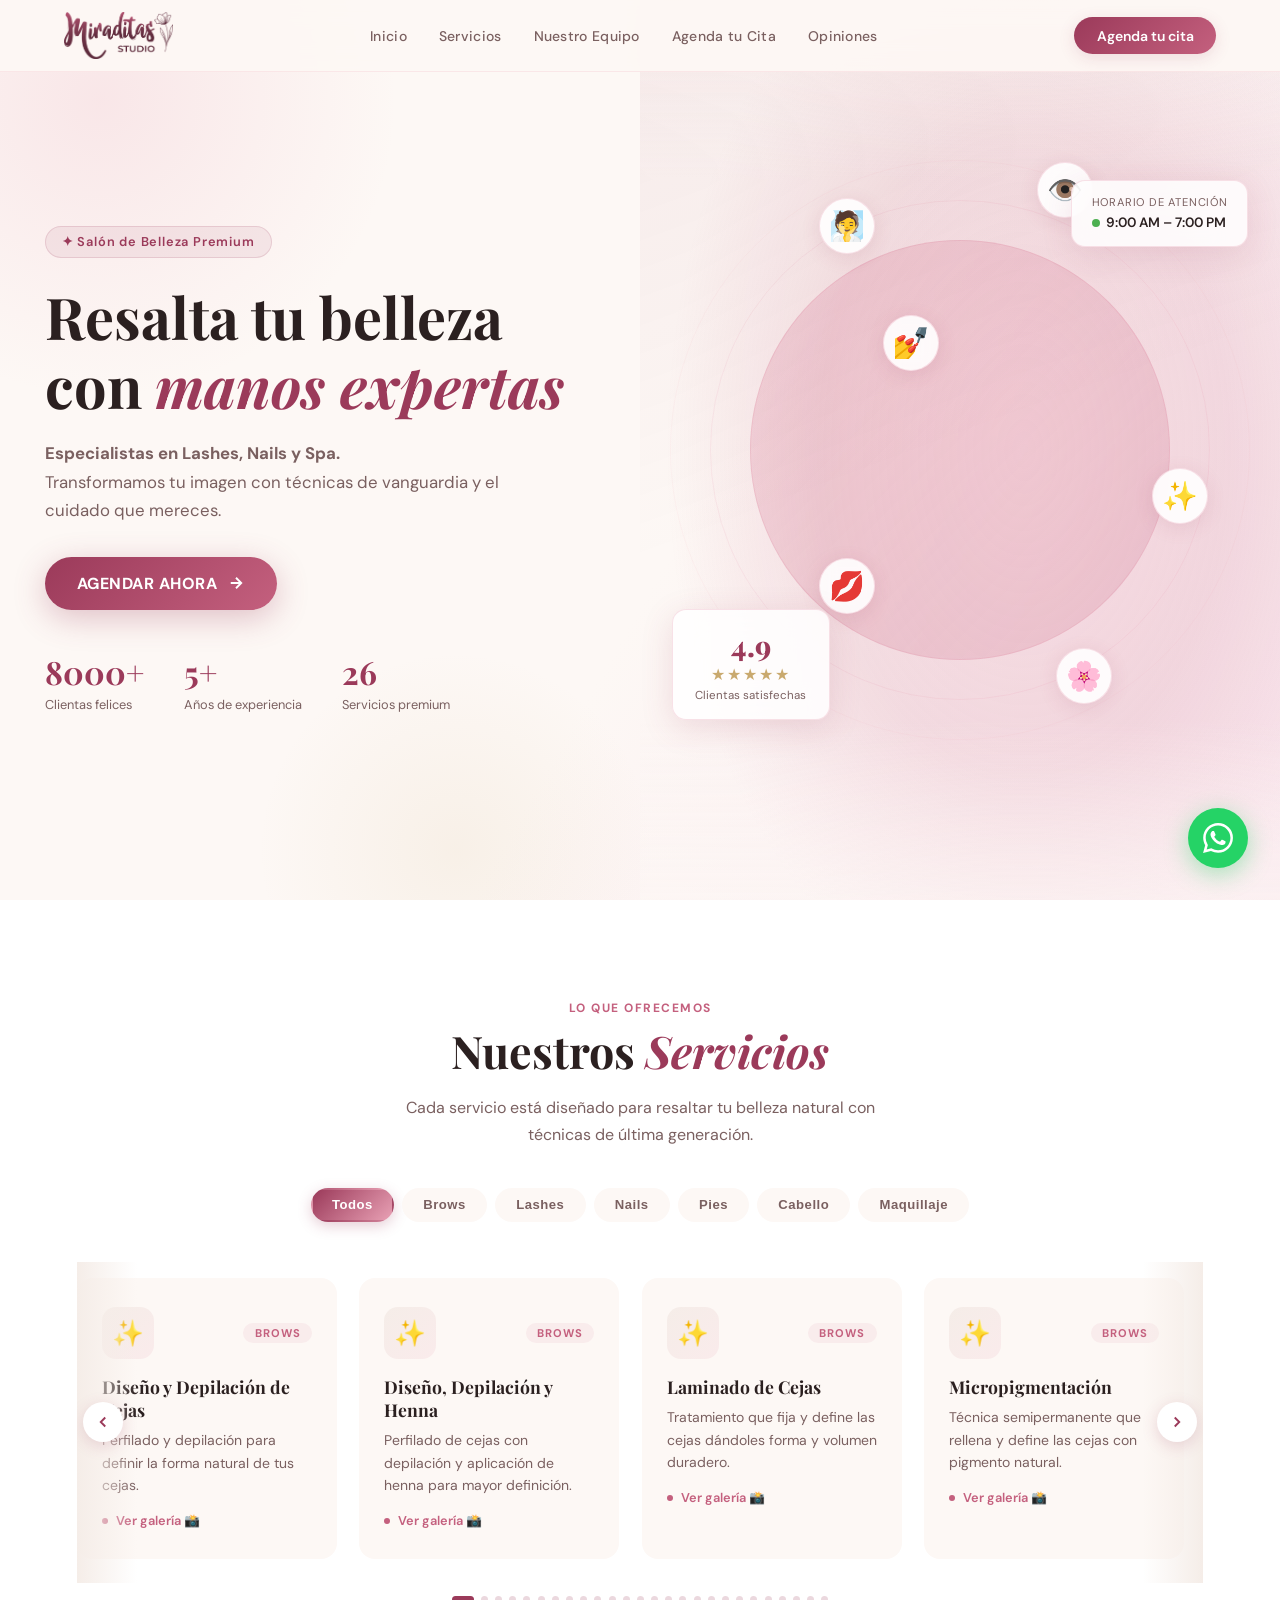
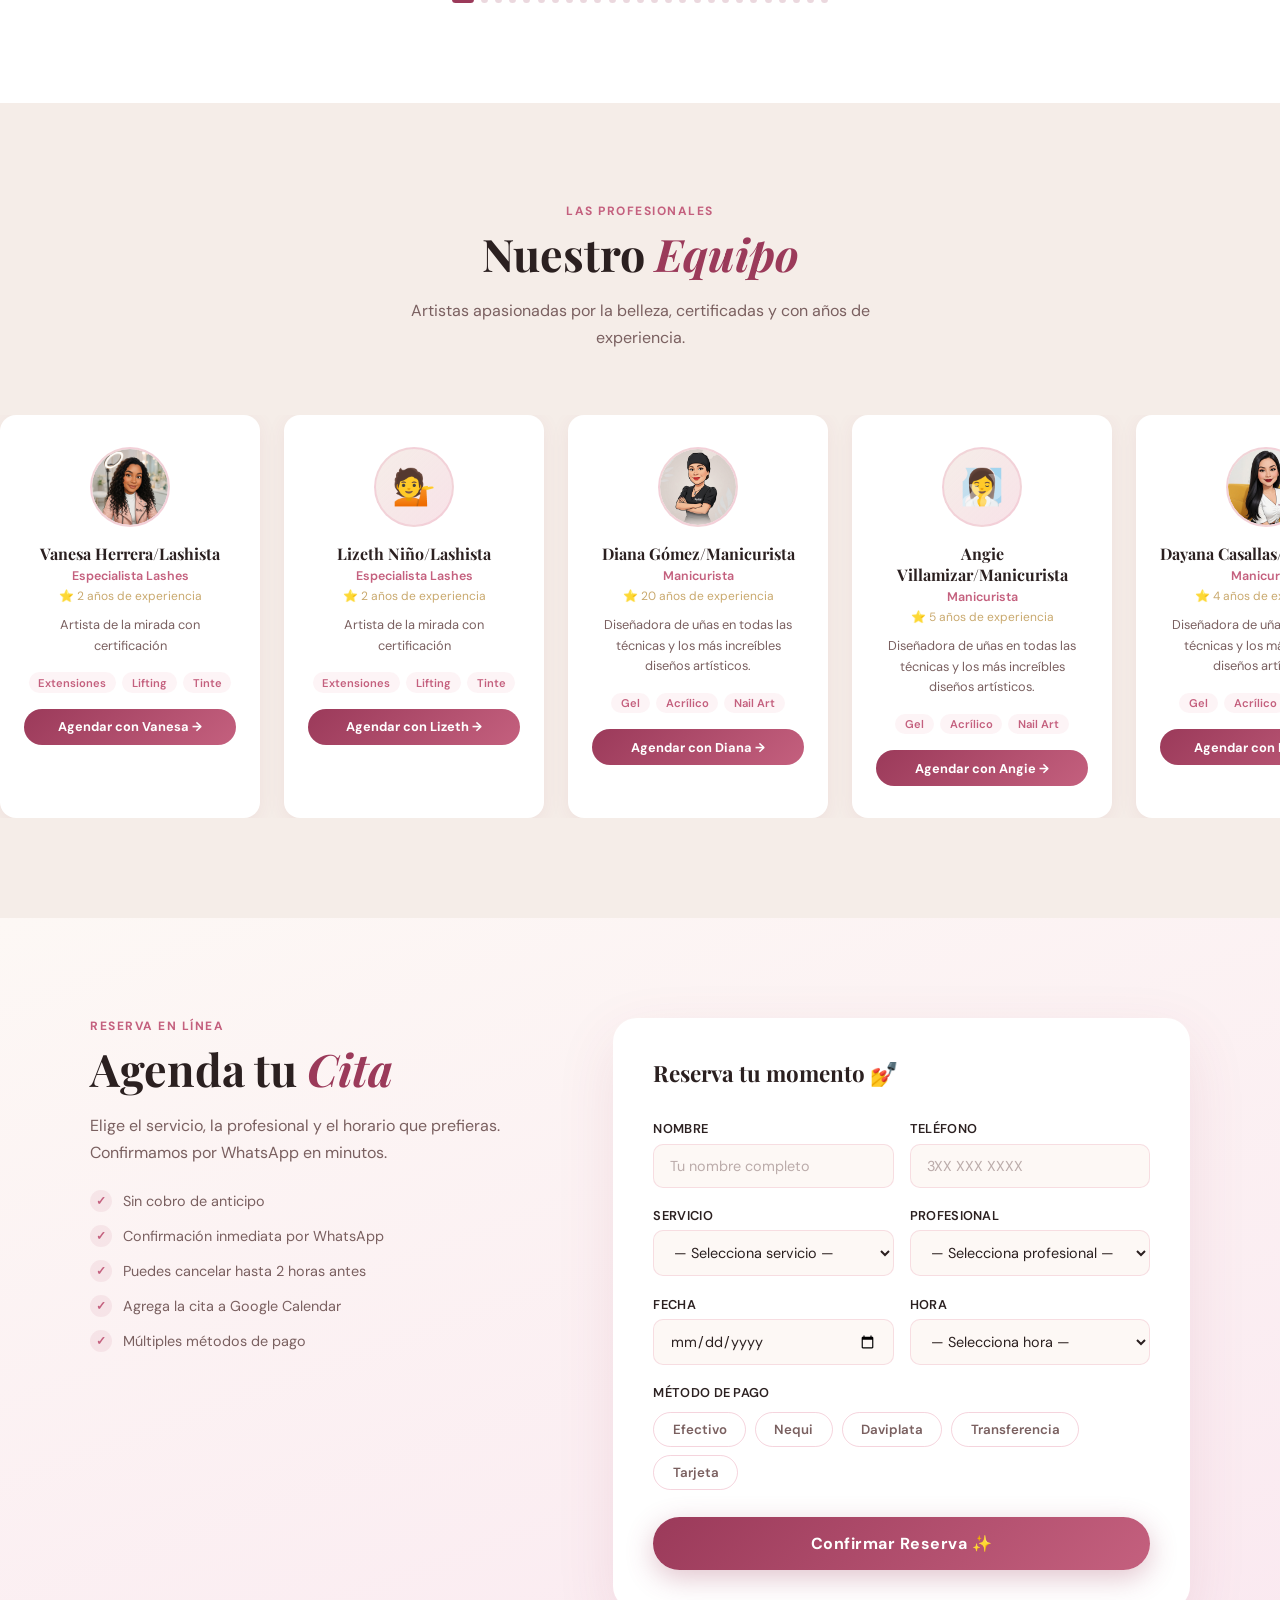
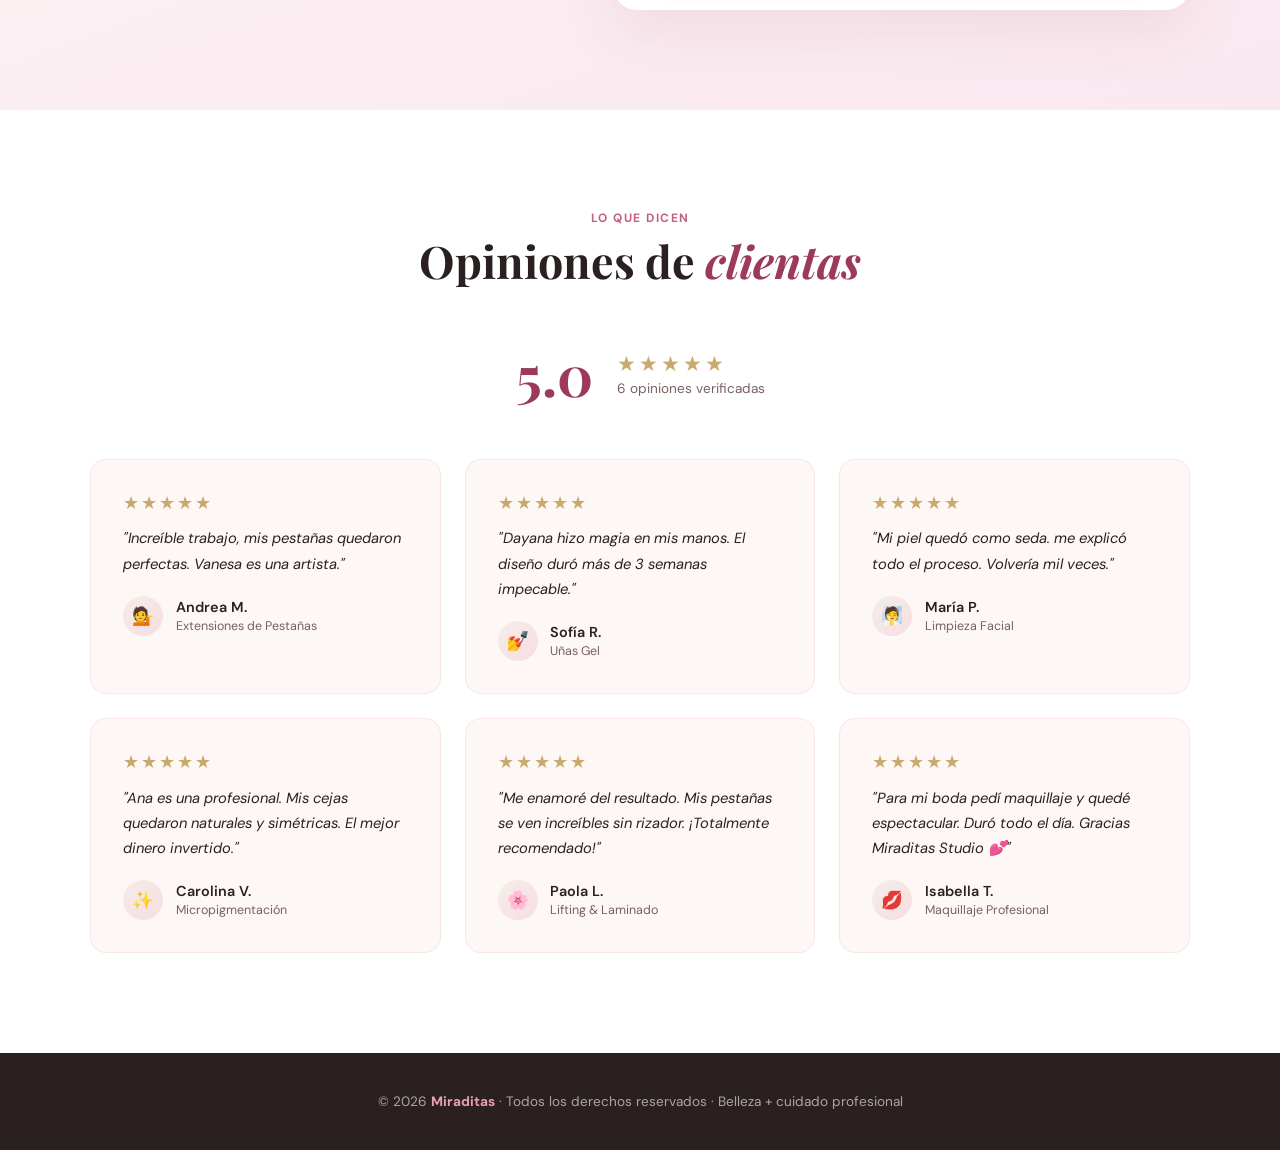
==== commit 368fffee: "Add files via upload" ====
--- a/index.html
+++ b/index.html
@@ -119,7 +119,7 @@
     <div class="hero-stats">
       <div class="hero-stat"><span>8000+</span><small>Clientas felices</small></div>
       <div class="hero-stat"><span>5+</span><small>Años de experiencia</small></div>
-      <div class="hero-stat"><span>24</span><small>Servicios premium</small></div>
+      <div class="hero-stat"><span>26</span><small>Servicios premium</small></div>
     </div>
   </div>
 
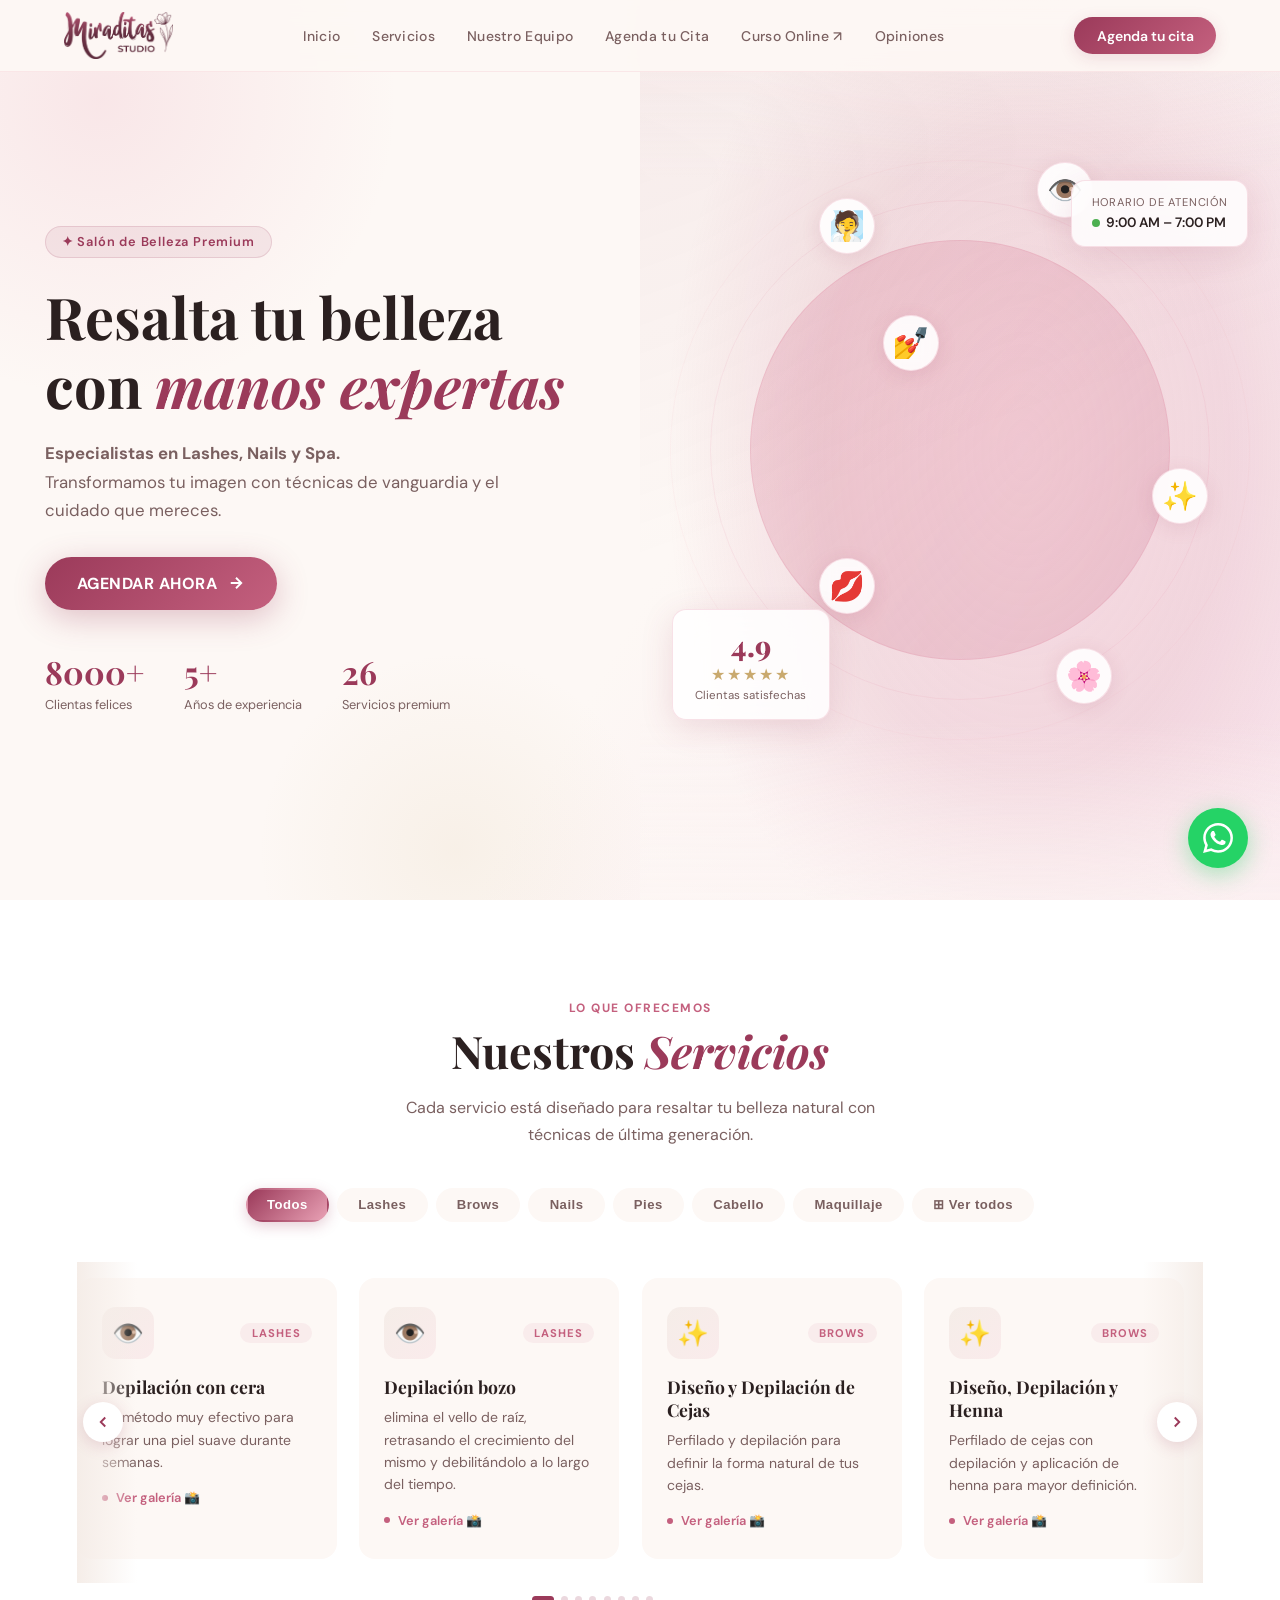
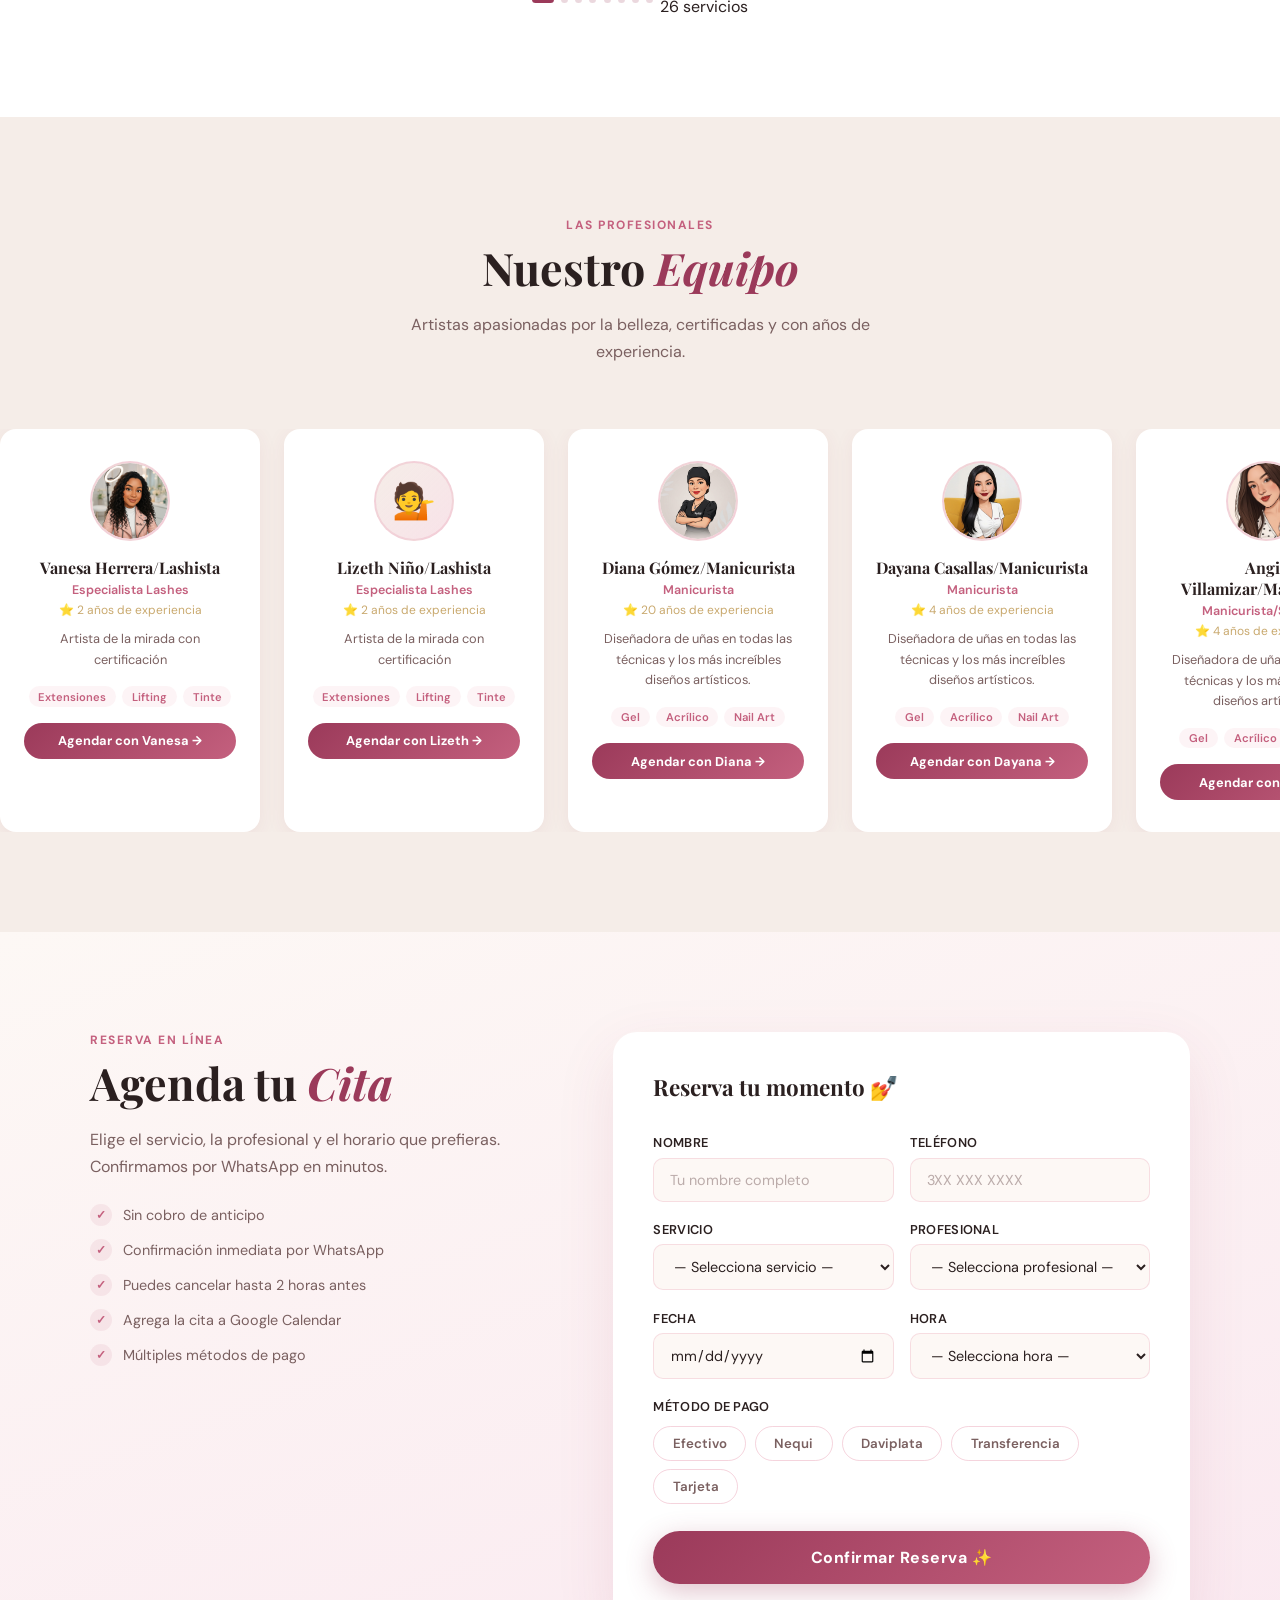
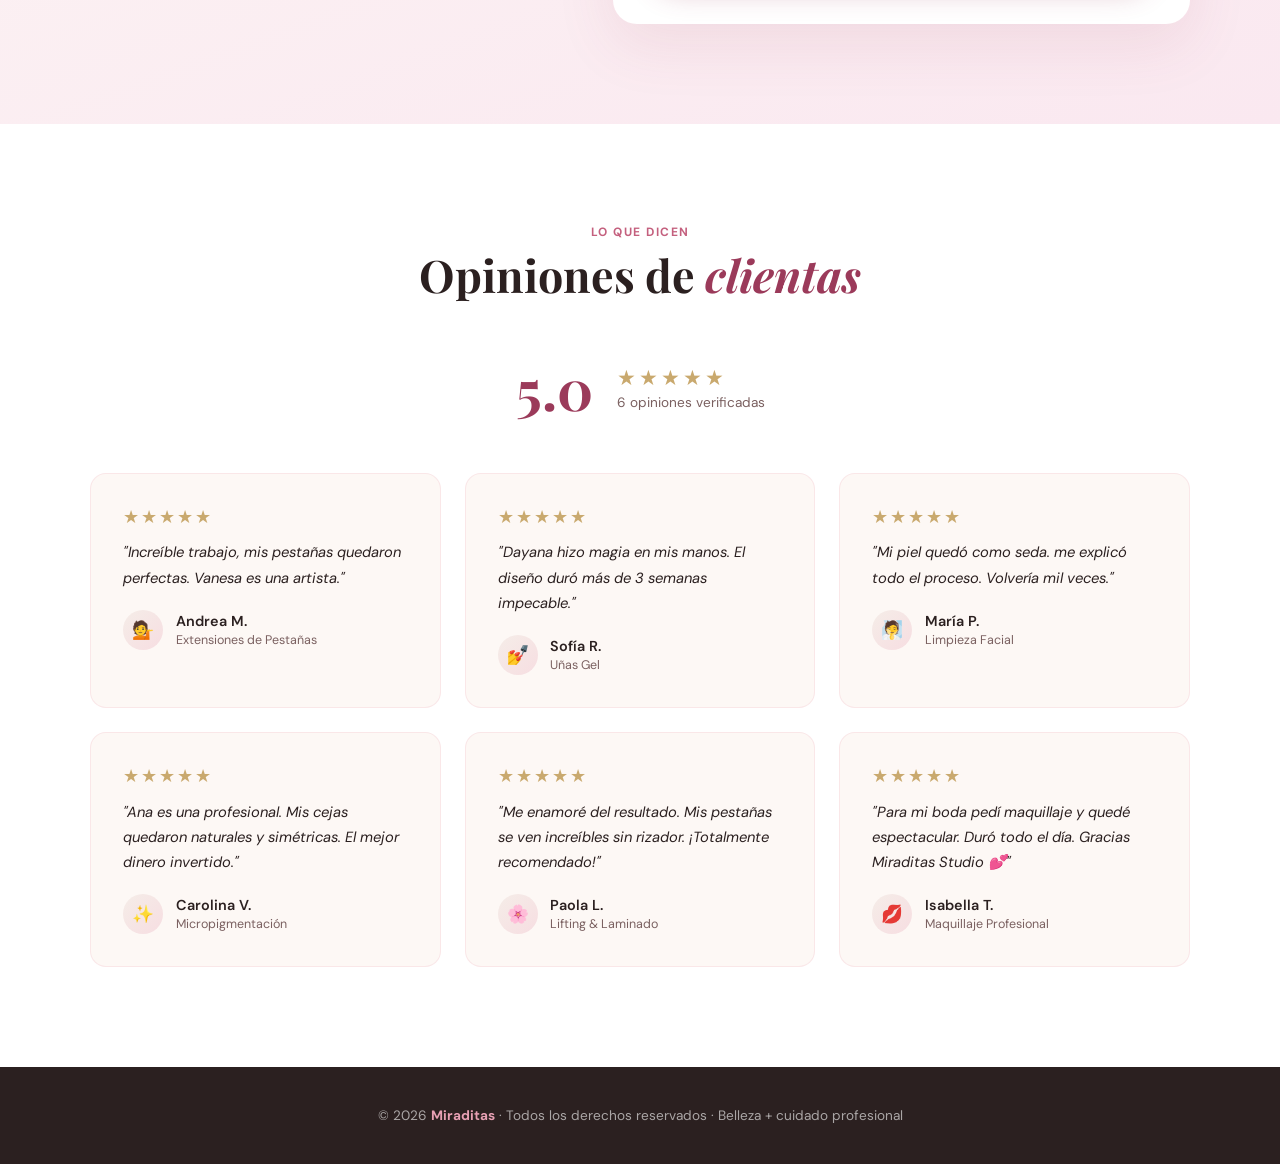
==== commit 539896df: "Add files via upload" ====
--- a/index.html
+++ b/index.html
@@ -71,6 +71,7 @@
     <a href="#servicios">Servicios</a>
     <a href="#equipo">Nuestro Equipo</a>
     <a href="#agenda">Agenda tu Cita</a>
+    <a href="curso.html" target="_blank" rel="noopener">Curso Online ↗</a>
     <a href="#opiniones">Opiniones</a>
   </nav>
 
--- a/styles.css
+++ b/styles.css
@@ -842,6 +842,253 @@
 .wsp-float svg { width:30px; height:30px; fill:#fff; }
 
 
+
+
+/* ================================================================
+   11b. CURSO ONLINE — NAILS ARTIST EXPERT
+   ================================================================ */
+#curso {
+  padding: 100px 6%;
+  background: var(--warm);
+}
+
+/* Encabezado */
+.curso-header {
+  text-align: center;
+  margin-bottom: 3.5rem;
+}
+.curso-header .section-desc { margin: 0 auto; }
+
+/* ── Hero: imagen + info ── */
+.curso-hero {
+  display: grid;
+  grid-template-columns: 1fr 1fr;
+  gap: 4rem;
+  align-items: center;
+  margin-bottom: 5rem;
+}
+@media (max-width: 860px) {
+  .curso-hero { grid-template-columns: 1fr; gap: 2.5rem; }
+}
+
+.curso-hero-visual {
+  position: relative;
+}
+.curso-hero-img {
+  width: 100%; border-radius: 24px;
+  box-shadow: 0 24px 60px rgba(155,58,90,.18);
+  object-fit: cover; aspect-ratio: 4/3;
+  display: block;
+}
+.curso-badge-float {
+  position: absolute; top: -14px; left: 20px;
+  background: linear-gradient(135deg, var(--rose-deep), var(--rose-dark));
+  color: #fff; font-size: .72rem; font-weight: 700;
+  letter-spacing: 1px; text-transform: uppercase;
+  padding: .45rem 1.1rem; border-radius: 50px;
+  box-shadow: 0 6px 18px rgba(155,58,90,.3);
+  z-index: 2;
+}
+.curso-garantia-card {
+  position: absolute; bottom: -18px; right: 20px;
+  background: #fff; border-radius: 14px;
+  padding: .8rem 1.2rem;
+  display: flex; align-items: center; gap: .7rem;
+  box-shadow: 0 8px 28px rgba(155,58,90,.15);
+  border: 1.5px solid rgba(232,160,180,.3);
+}
+.curso-garantia-icon { font-size: 1.6rem; }
+.curso-garantia-card strong { display: block; font-size: .82rem; color: var(--charcoal); }
+.curso-garantia-card small  { font-size: .72rem; color: var(--muted); }
+
+/* Info lateral */
+.curso-niveles-row {
+  display: flex; align-items: center; gap: .5rem;
+  flex-wrap: wrap; margin-bottom: 1.2rem;
+}
+.curso-nivel-tag {
+  background: rgba(155,58,90,.08); color: var(--rose-deep);
+  border: 1.5px solid rgba(155,58,90,.2);
+  font-size: .72rem; font-weight: 700; letter-spacing: .8px;
+  text-transform: uppercase; padding: .3rem .8rem; border-radius: 50px;
+}
+.curso-nivel-tag.curso-nivel-pro {
+  background: linear-gradient(135deg, var(--rose-deep), var(--rose-dark));
+  color: #fff; border-color: transparent;
+}
+.curso-nivel-sep { color: var(--rose); font-weight: 700; }
+
+.curso-hero-title {
+  font-family: 'Playfair Display', serif;
+  font-size: clamp(1.4rem, 2.8vw, 2rem);
+  color: var(--charcoal); line-height: 1.25; margin-bottom: .9rem;
+}
+.curso-hero-sub {
+  color: var(--muted); font-size: .95rem; line-height: 1.7; margin-bottom: 1.6rem;
+}
+
+.curso-checks {
+  list-style: none; display: flex; flex-direction: column; gap: .65rem;
+  margin-bottom: 2rem;
+}
+.curso-checks li {
+  display: flex; align-items: flex-start; gap: .7rem;
+  font-size: .9rem; color: var(--charcoal);
+}
+.curso-check-icon {
+  flex-shrink: 0; width: 20px; height: 20px; border-radius: 50%;
+  background: linear-gradient(135deg, var(--rose-deep), var(--rose));
+  color: #fff; font-size: .65rem; font-weight: 900;
+  display: flex; align-items: center; justify-content: center;
+  margin-top: 1px;
+}
+
+/* Caja de precio */
+.curso-precio-box {
+  background: var(--white); border-radius: var(--radius);
+  padding: 1.2rem 1.6rem; margin-bottom: 1.6rem;
+  border: 1.5px solid rgba(232,160,180,.35);
+  display: inline-block;
+}
+.curso-precio-antes {
+  font-size: .8rem; color: var(--muted);
+  text-decoration: line-through; margin-bottom: .15rem;
+}
+.curso-precio-ahora {
+  font-family: 'Playfair Display', serif;
+  font-size: 2.6rem; font-weight: 700; color: var(--rose-deep); line-height: 1;
+}
+.curso-precio-ahora span { font-size: 1.1rem; font-weight: 500; color: var(--muted); }
+.curso-precio-desc {
+  font-size: .74rem; color: var(--rose-dark); font-weight: 700;
+  letter-spacing: .6px; text-transform: uppercase; margin-top: .35rem;
+}
+
+/* Botón CTA del curso */
+.btn-curso-cta {
+  display: inline-flex; align-items: center; gap: .7rem;
+  background: linear-gradient(135deg, var(--rose-deep) 0%, var(--rose-dark) 100%);
+  color: #fff; text-decoration: none;
+  font-weight: 700; font-size: .95rem; letter-spacing: .3px;
+  padding: 1rem 2rem; border-radius: 50px;
+  box-shadow: 0 8px 28px rgba(155,58,90,.35);
+  transition: all var(--transition);
+}
+.btn-curso-cta:hover {
+  transform: translateY(-3px);
+  box-shadow: 0 14px 36px rgba(155,58,90,.45);
+}
+.btn-curso-cta svg { flex-shrink: 0; transition: transform var(--transition); }
+.btn-curso-cta:hover svg { transform: translateX(4px); }
+
+.curso-seguro-text {
+  font-size: .78rem; color: var(--muted); margin-top: .7rem;
+}
+
+/* ── Tarjetas de beneficios ── */
+.curso-beneficios {
+  display: grid;
+  grid-template-columns: repeat(4, 1fr);
+  gap: 1.4rem;
+  margin-bottom: 5rem;
+}
+@media (max-width: 900px) { .curso-beneficios { grid-template-columns: repeat(2,1fr); } }
+@media (max-width: 520px) { .curso-beneficios { grid-template-columns: 1fr; } }
+
+.curso-beneficio-card {
+  background: var(--white); border-radius: var(--radius);
+  padding: 1.8rem 1.5rem; text-align: center;
+  border: 1.5px solid transparent;
+  transition: all var(--transition);
+  box-shadow: 0 4px 16px rgba(155,58,90,.06);
+}
+.curso-beneficio-card:hover {
+  border-color: rgba(232,160,180,.4);
+  transform: translateY(-5px);
+  box-shadow: 0 16px 40px rgba(155,58,90,.12);
+}
+.curso-beneficio-icon {
+  font-size: 2rem; margin-bottom: .7rem;
+}
+.curso-beneficio-card h4 {
+  font-family: 'Playfair Display', serif;
+  font-size: 1rem; color: var(--charcoal); margin-bottom: .5rem;
+}
+.curso-beneficio-card p {
+  font-size: .83rem; color: var(--muted); line-height: 1.6;
+}
+
+/* ── Plan de estudio ── */
+.curso-plan-header {
+  text-align: center; margin-bottom: 2.5rem;
+}
+.curso-plan-grid {
+  display: grid;
+  grid-template-columns: repeat(3, 1fr);
+  gap: 1.8rem;
+  margin-bottom: 4rem;
+}
+@media (max-width: 820px) { .curso-plan-grid { grid-template-columns: 1fr; } }
+
+.curso-plan-card {
+  background: var(--white); border-radius: var(--radius);
+  padding: 2rem 1.8rem;
+  border-top: 4px solid var(--rose);
+  box-shadow: 0 4px 20px rgba(155,58,90,.07);
+  transition: all var(--transition);
+}
+.curso-plan-card--mid { border-top-color: var(--rose-dark); }
+.curso-plan-card--pro {
+  border-top-color: var(--rose-deep);
+  background: linear-gradient(160deg, #fff 70%, rgba(155,58,90,.04));
+}
+.curso-plan-card:hover {
+  transform: translateY(-6px);
+  box-shadow: 0 20px 48px rgba(155,58,90,.13);
+}
+.curso-plan-num {
+  font-family: 'Playfair Display', serif;
+  font-size: 3rem; font-weight: 700; line-height: 1;
+  color: rgba(155,58,90,.12); margin-bottom: .4rem;
+}
+.curso-plan-card--mid .curso-plan-num { color: rgba(196,96,126,.15); }
+.curso-plan-card--pro .curso-plan-num { color: rgba(155,58,90,.18); }
+
+.curso-plan-card h4 {
+  font-family: 'Playfair Display', serif;
+  font-size: 1.15rem; color: var(--rose-deep); margin-bottom: 1.1rem;
+}
+.curso-plan-card--mid h4 { color: var(--rose-dark); }
+.curso-plan-card--pro h4 { color: var(--rose-deep); }
+
+.curso-plan-card ul {
+  list-style: none; display: flex; flex-direction: column; gap: .6rem;
+}
+.curso-plan-card ul li {
+  font-size: .88rem; color: var(--charcoal); line-height: 1.5;
+  padding-left: 1.1rem; position: relative;
+}
+.curso-plan-card ul li::before {
+  content: '✦';
+  position: absolute; left: 0;
+  font-size: .6rem; color: var(--rose); top: 3px;
+}
+
+/* ── CTA Final ── */
+.curso-cta-final {
+  text-align: center;
+  padding: 3rem 2rem;
+  background: var(--white); border-radius: 24px;
+  box-shadow: 0 8px 32px rgba(155,58,90,.1);
+  border: 1.5px solid rgba(232,160,180,.3);
+}
+.curso-cta-final-label {
+  font-family: 'Playfair Display', serif;
+  font-size: 1.4rem; color: var(--charcoal); margin-bottom: 1.2rem;
+  font-style: italic;
+}
+
+
 /* ================================================================
    12. FOOTER
    ================================================================ */
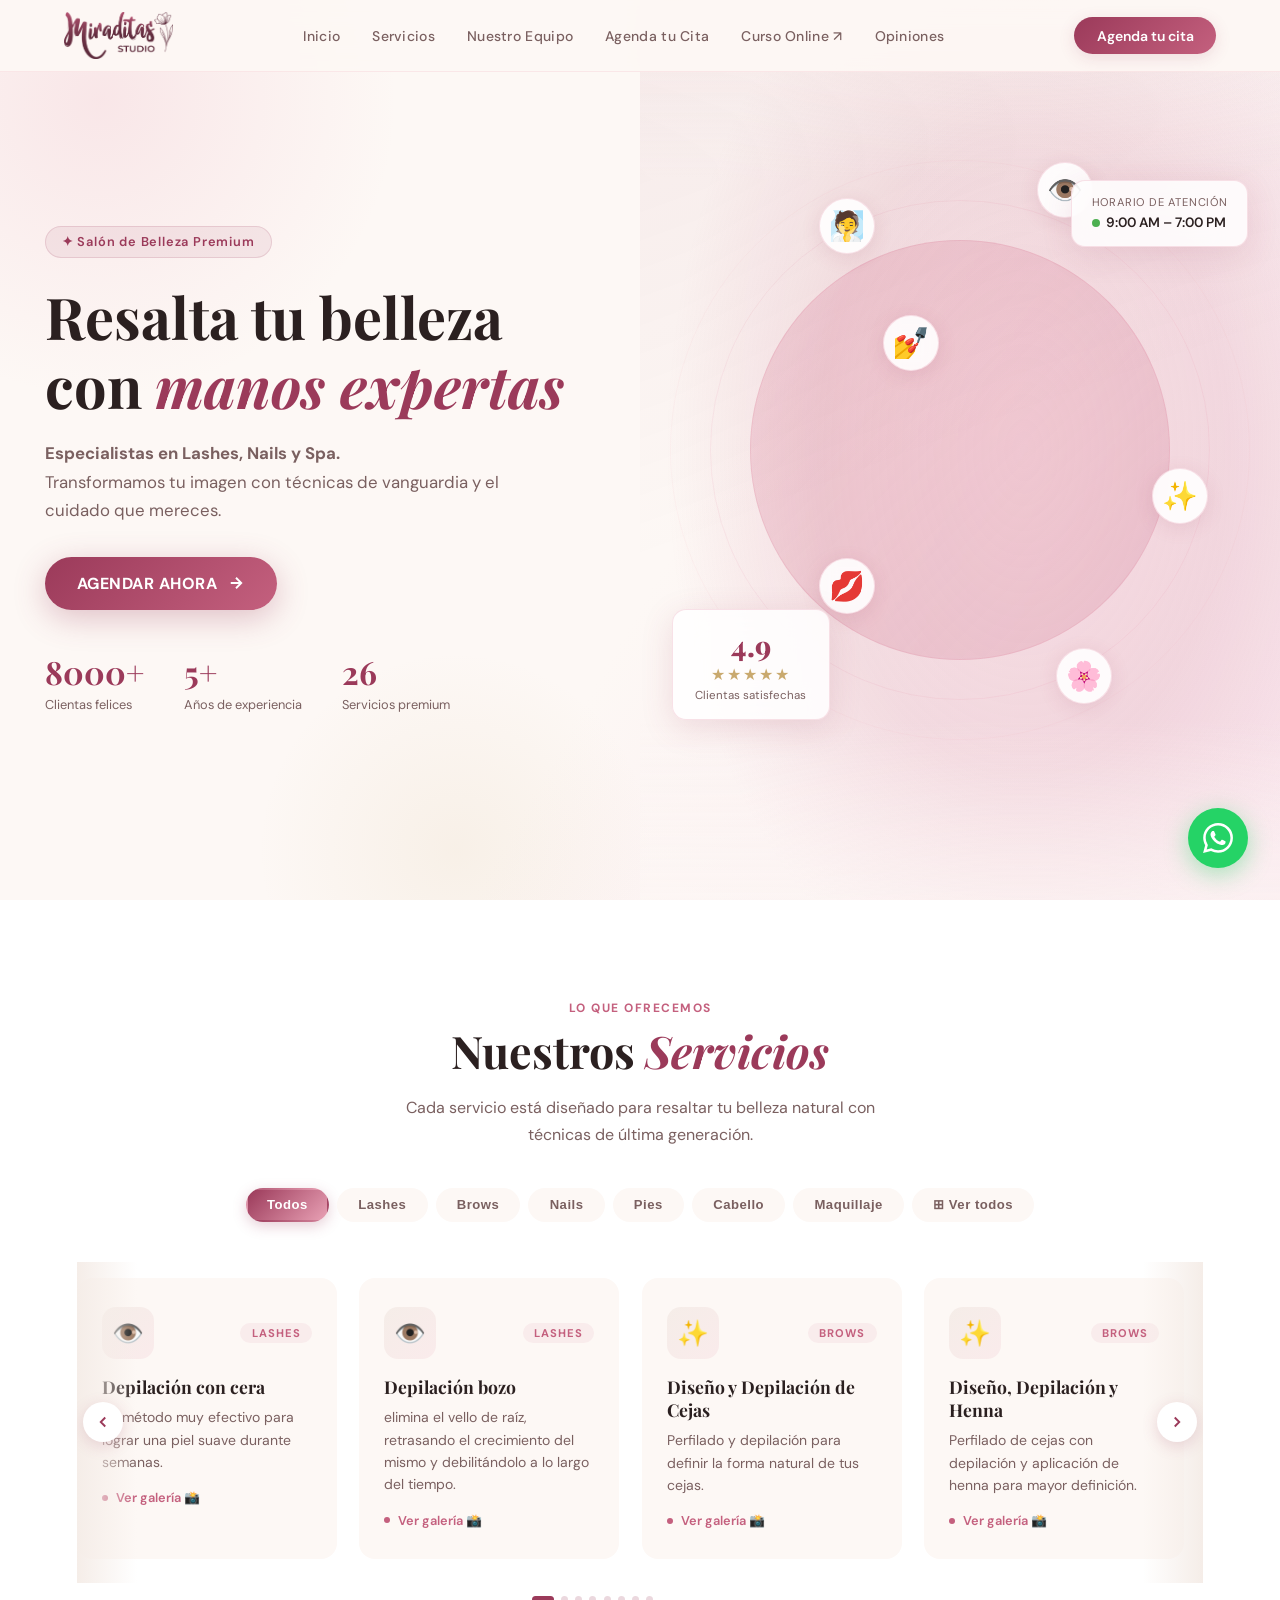
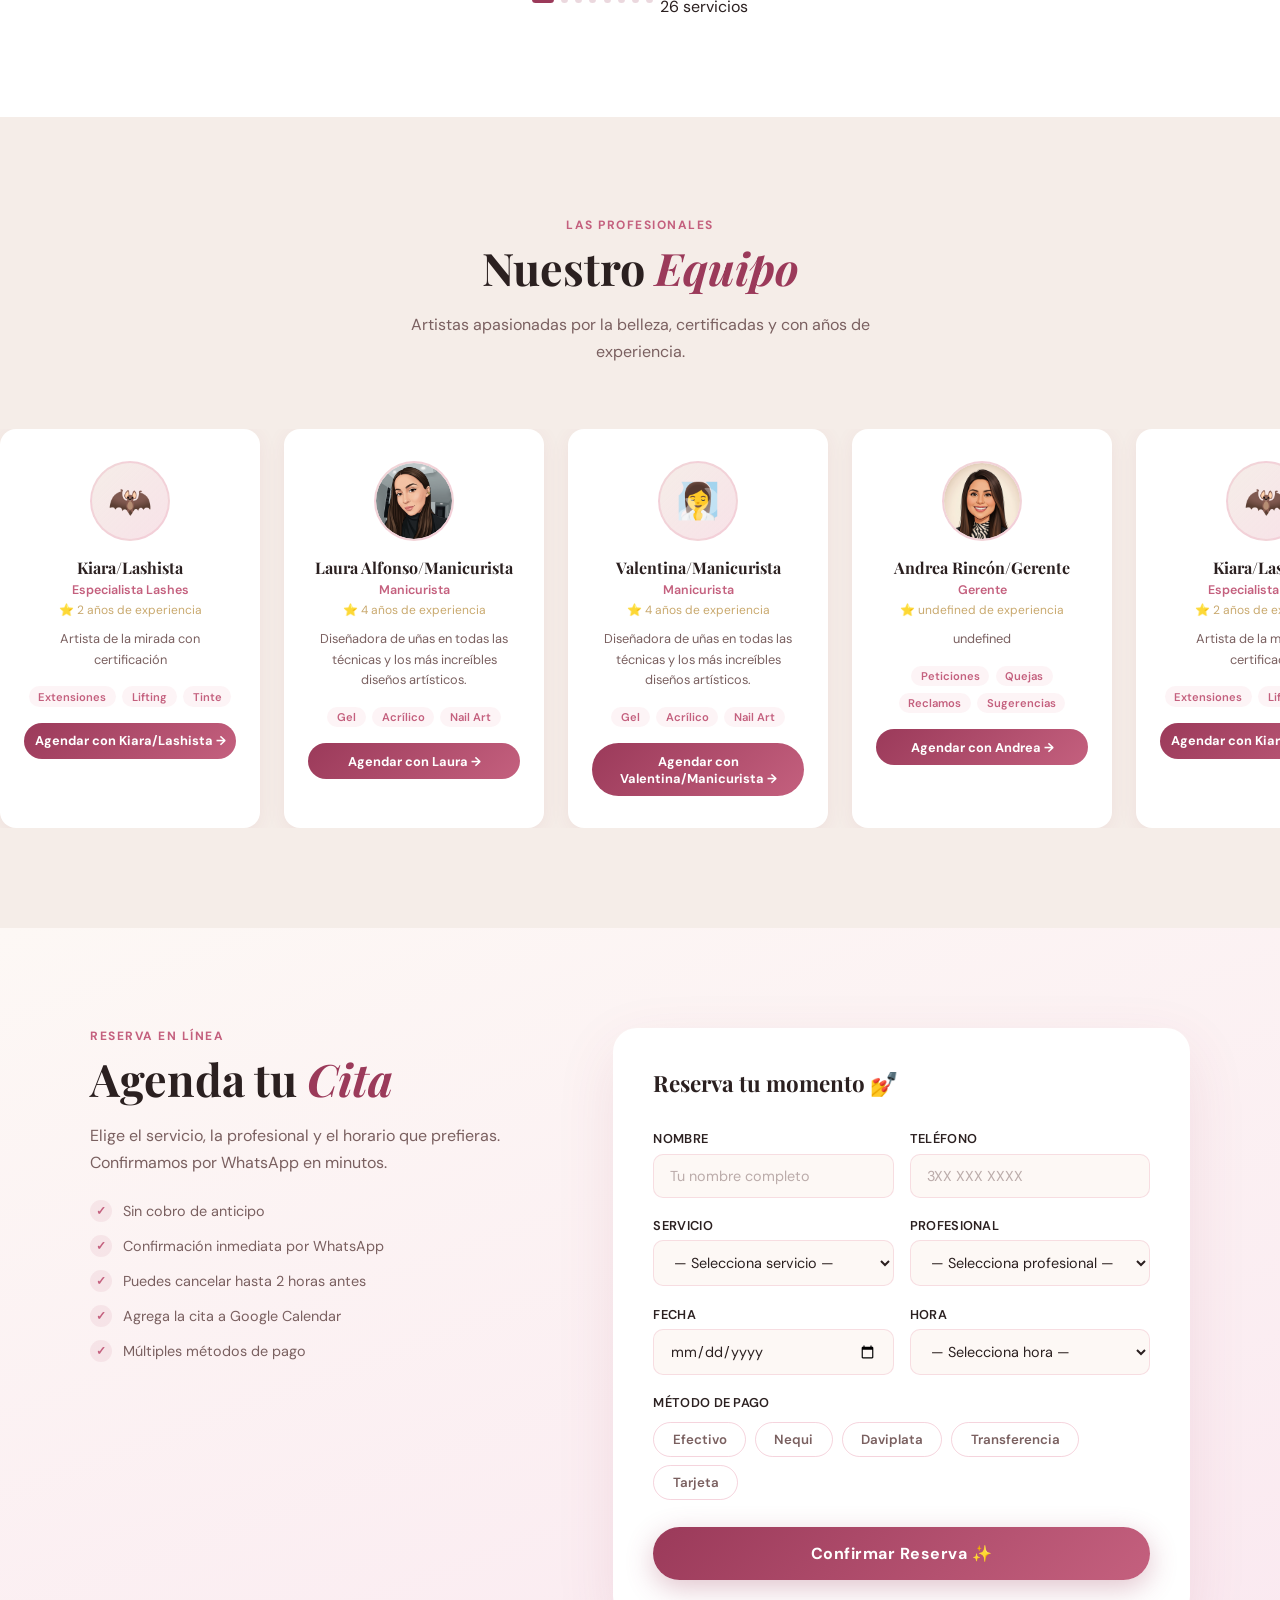
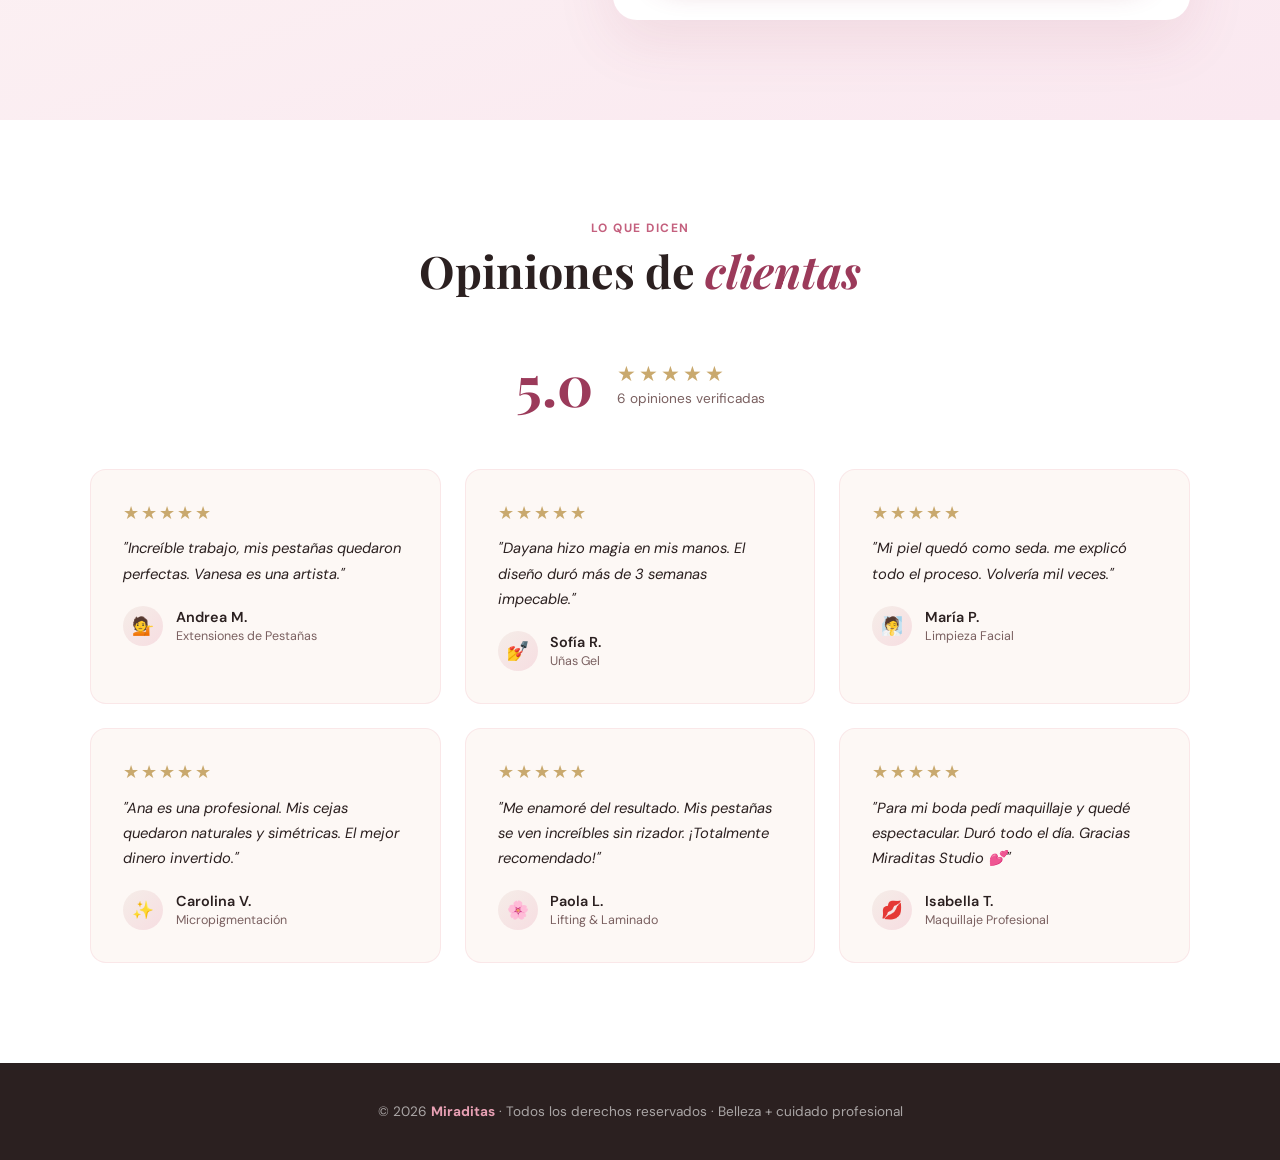
==== commit ff64f01e: "Redireccion de agenda" ====
--- a/index.html
+++ b/index.html
@@ -70,7 +70,7 @@
     <a href="#inicio">Inicio</a>
     <a href="#servicios">Servicios</a>
     <a href="#equipo">Nuestro Equipo</a>
-    <a href="#agenda">Agenda tu Cita</a>
+    <a href="https://spa-financial.vercel.app/reservar">Agenda tu Cita</a>
     <a href="curso.html" target="_blank" rel="noopener">Curso Online ↗</a>
     <a href="#opiniones">Opiniones</a>
   </nav>
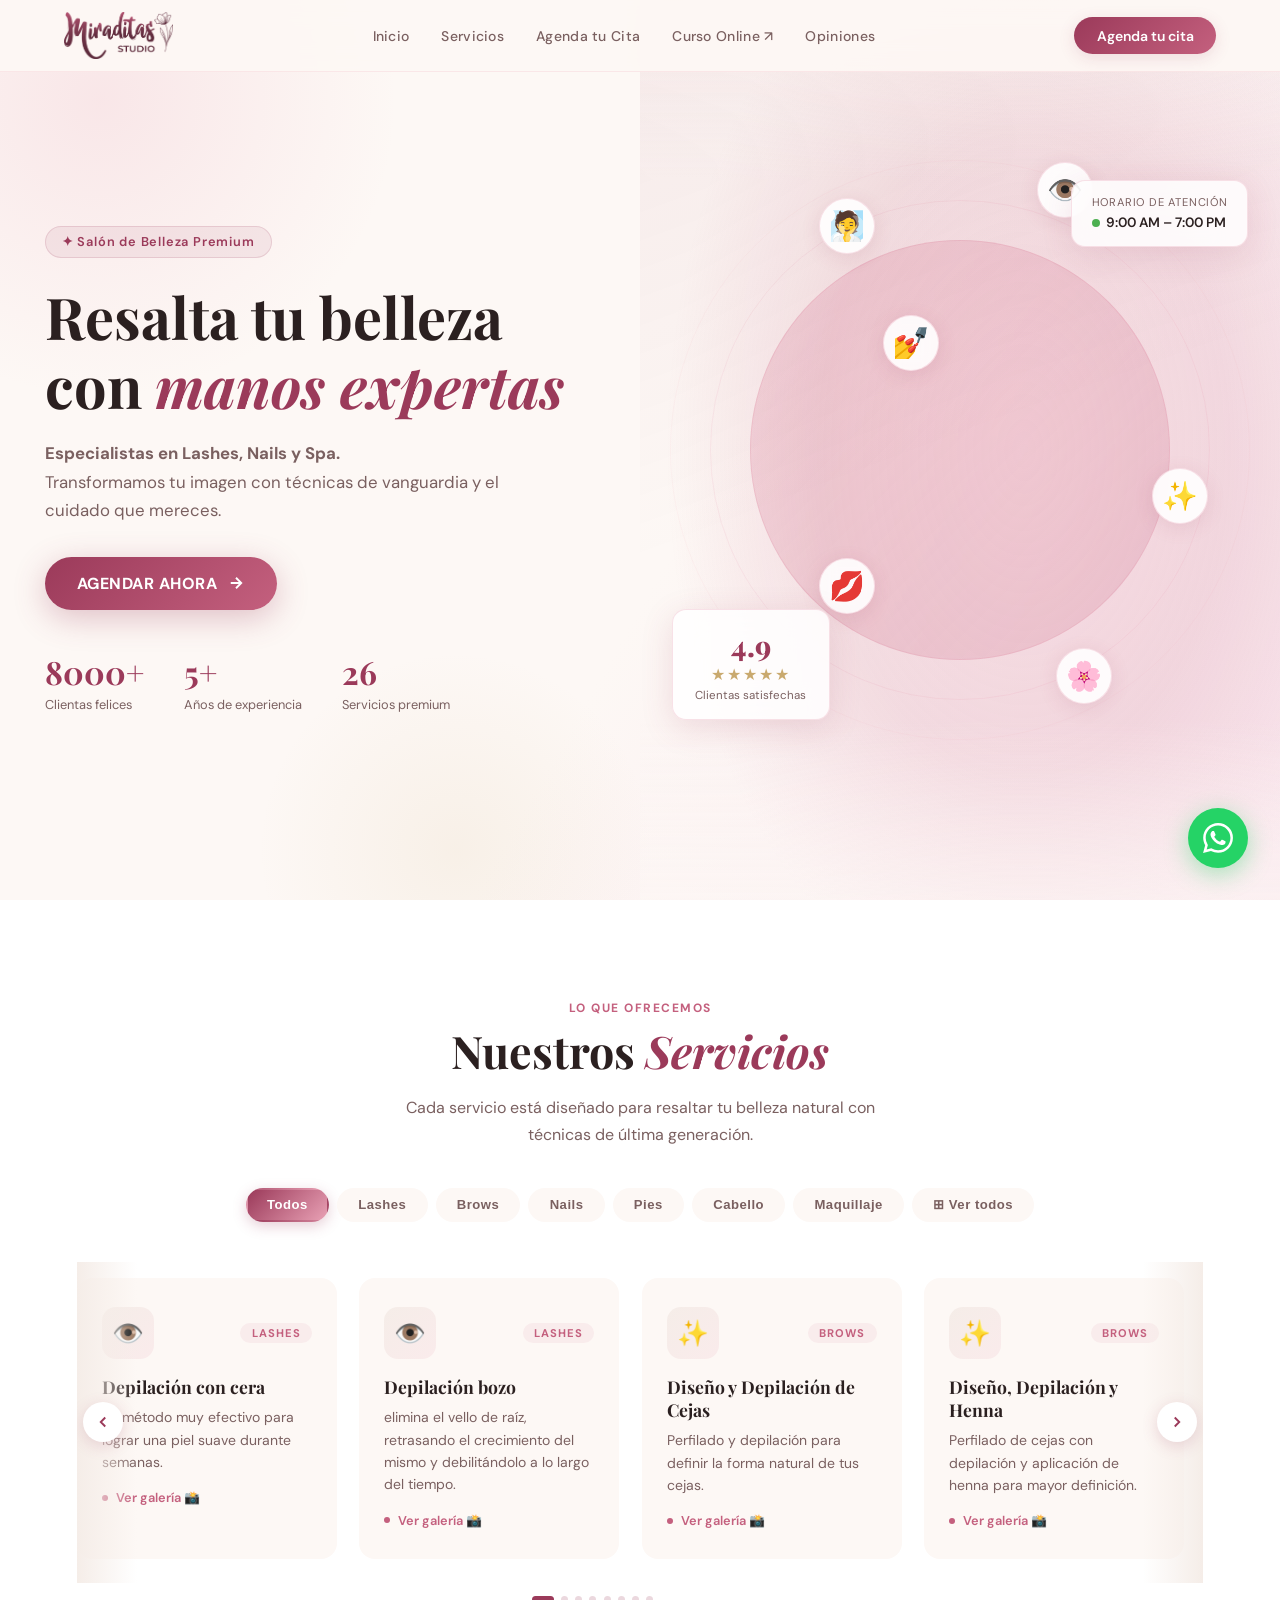
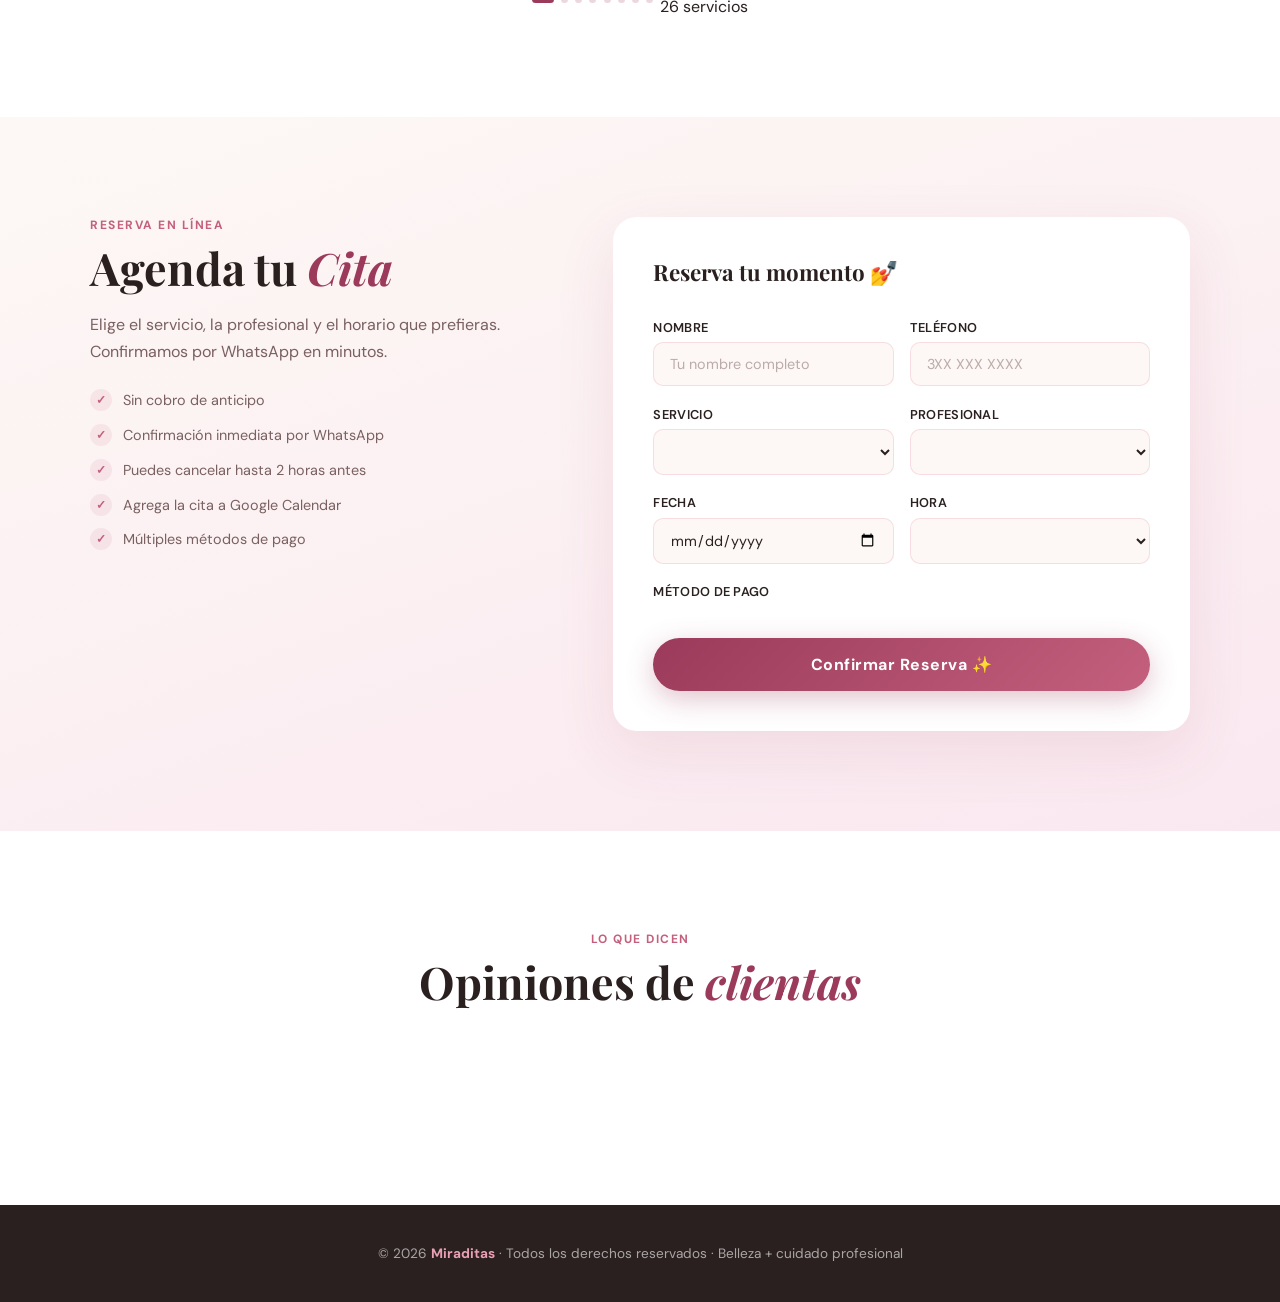
==== commit 5934ac94: "ocultar seccion de equipo" ====
--- a/index.html
+++ b/index.html
@@ -69,14 +69,14 @@
   <nav id="main-nav">
     <a href="#inicio">Inicio</a>
     <a href="#servicios">Servicios</a>
-    <a href="#equipo">Nuestro Equipo</a>
+    <!--<a href="#equipo">Nuestro Equipo</a> -->
     <a href="https://spa-financial.vercel.app/reservar">Agenda tu Cita</a>
     <a href="curso.html" target="_blank" rel="noopener">Curso Online ↗</a>
     <a href="#opiniones">Opiniones</a>
   </nav>
 
   <!-- Botón "Agenda tu cita" — abre la sección del formulario -->
-  <a href="#agenda" class="btn-header">Agenda tu cita</a>
+  <a href="https://spa-financial.vercel.app/reservar" class="btn-header">Agenda tu cita</a>
 
   <!-- Botón hamburguesa visible solo en móvil -->
   <button class="nav-toggle" id="nav-toggle" aria-label="Abrir menú">
@@ -193,20 +193,21 @@
      Las tarjetas se generan dinámicamente desde el array EQUIPO
      en script.js. El carrusel se mueve automáticamente.
      ================================================================ -->
-<section id="equipo">
+<!--<section id="equipo">
   <div class="equipo-header">
     <div class="section-label">Las profesionales</div>
     <h2 class="section-title">Nuestro <em>Equipo</em></h2>
     <p class="section-desc">
       Artistas apasionadas por la belleza, certificadas y con años de experiencia.
     </p>
-  </div>
+  </div> -->
 
   <!-- Carrusel llenado por renderEquipo() en script.js -->
-  <div class="equipo-track-wrap">
+ <!-- <div class="equipo-track-wrap">
     <div class="equipo-track" id="equipo-track"></div>
-  </div>
-</section>
+ </div 
+</section>-->
+
 
 
 <!-- ================================================================
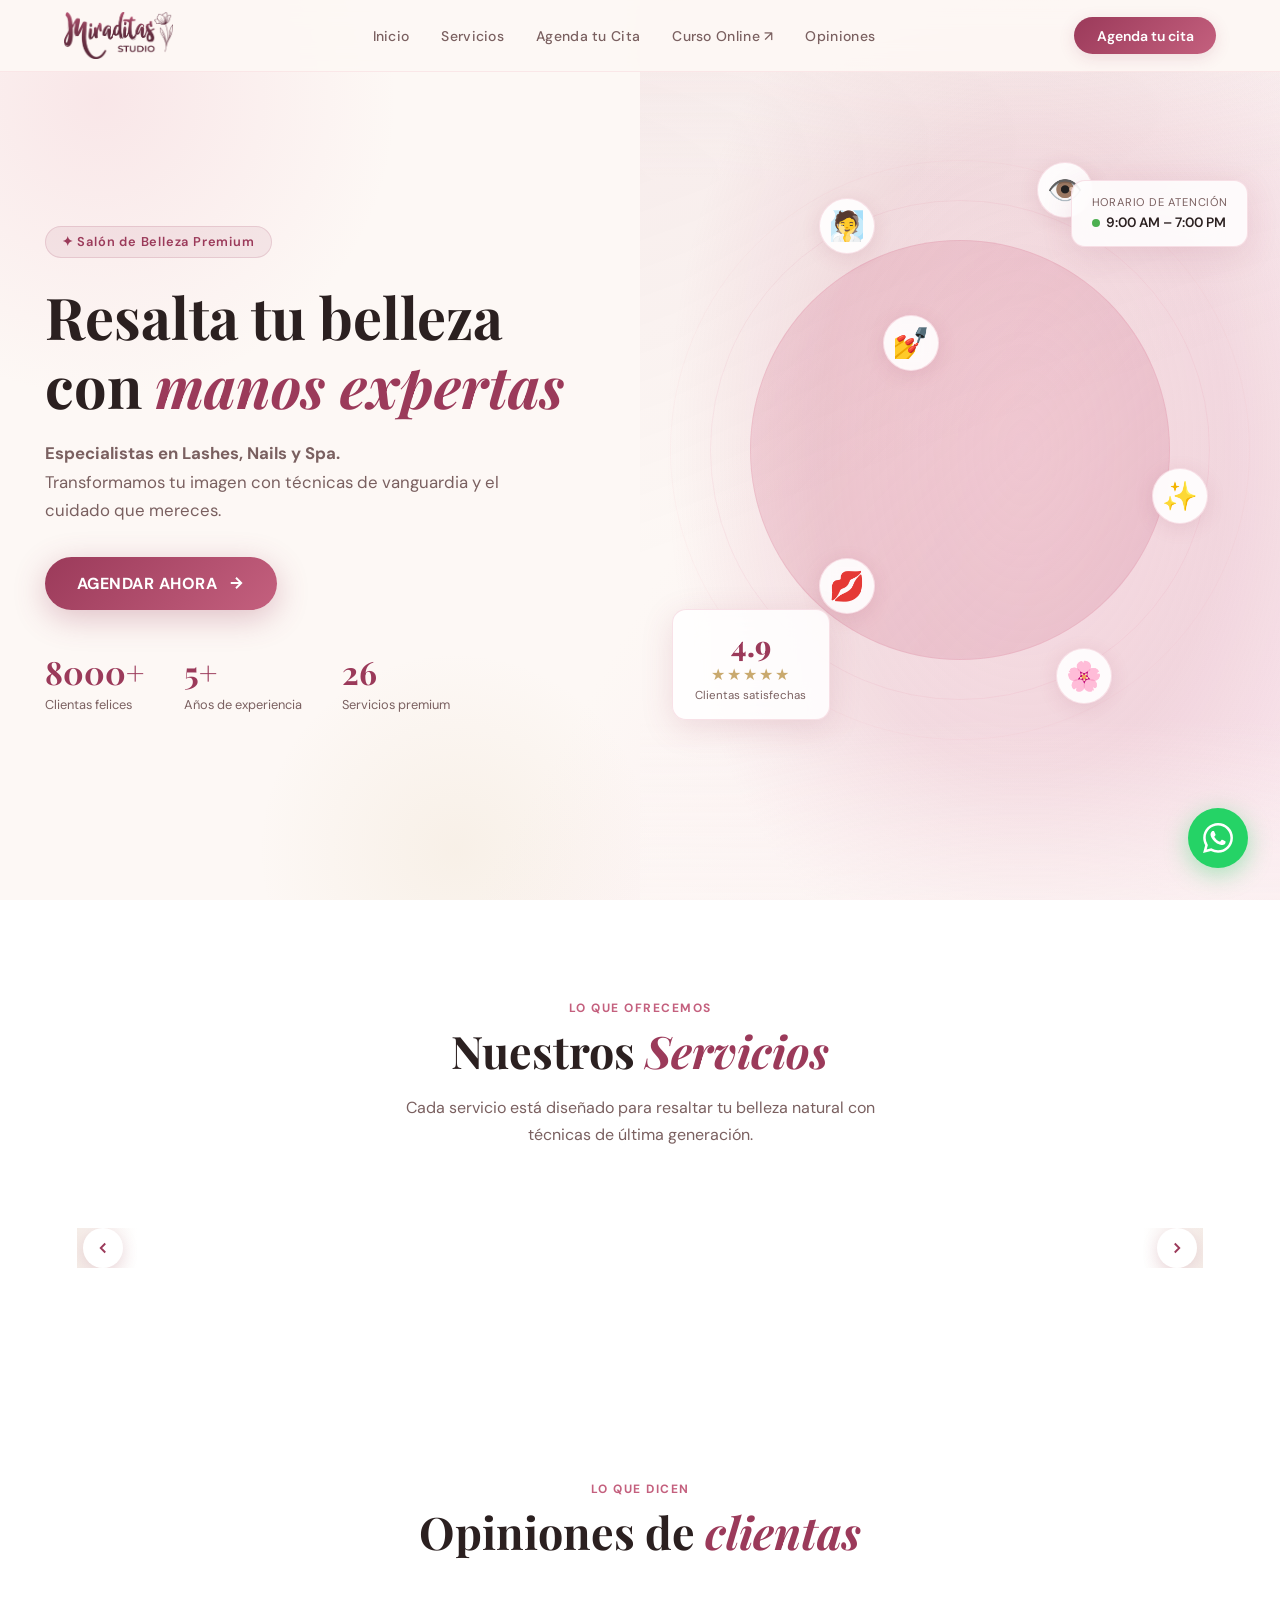
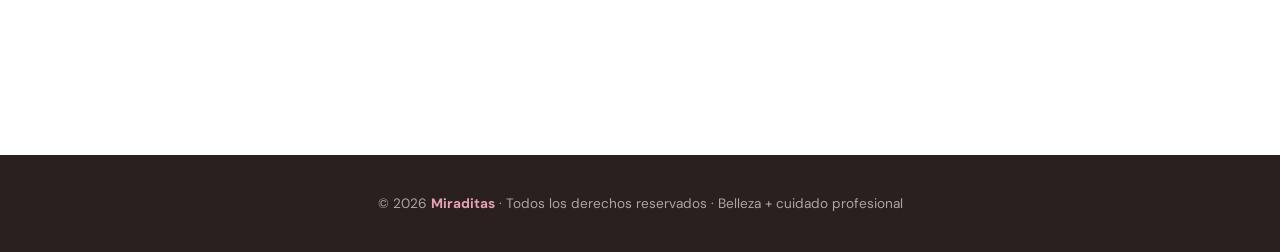
==== commit 76f5a313: "quitar form de agendamiento" ====
--- a/index.html
+++ b/index.html
@@ -217,83 +217,6 @@
        1. Se abre WhatsApp con el mensaje prellenado.
        2. Se muestra un enlace para agregar la cita a Google Calendar.
      ================================================================ -->
-<section id="agenda">
-  <div class="agenda-wrap">
-
-    <!-- Columna izquierda: beneficios -->
-    <div class="agenda-info">
-      <div class="section-label">Reserva en línea</div>
-      <h2 class="section-title">Agenda tu <em>Cita</em></h2>
-      <p class="section-desc">
-        Elige el servicio, la profesional y el horario que prefieras.
-        Confirmamos por WhatsApp en minutos.
-      </p>
-      <ul class="agenda-features">
-        <li>Sin cobro de anticipo</li>
-        <li>Confirmación inmediata por WhatsApp</li>
-        <li>Puedes cancelar hasta 2 horas antes</li>
-        <li>Agrega la cita a Google Calendar</li>
-        <li>Múltiples métodos de pago</li>
-      </ul>
-    </div>
-
-    <!-- Columna derecha: formulario -->
-    <div class="form-agenda">
-      <h3>Reserva tu momento 💅</h3>
-
-      <!-- Fila 1: Nombre y Teléfono -->
-      <div class="form-row">
-        <div class="form-group">
-          <label for="f-nombre">Nombre</label>
-          <input type="text" id="f-nombre" placeholder="Tu nombre completo">
-        </div>
-        <div class="form-group">
-          <label for="f-telefono">Teléfono</label>
-          <input type="tel" id="f-telefono" placeholder="3XX XXX XXXX">
-        </div>
-      </div>
-
-      <!-- Fila 2: Servicio y Profesional -->
-      <div class="form-row">
-        <div class="form-group">
-          <label for="f-servicio">Servicio</label>
-          <!-- Llenado dinámicamente por initFormulario() -->
-          <select id="f-servicio"></select>
-        </div>
-        <div class="form-group">
-          <label for="f-profesional">Profesional</label>
-          <!-- Llenado dinámicamente por initFormulario() -->
-          <select id="f-profesional"></select>
-        </div>
-      </div>
-
-      <!-- Fila 3: Fecha y Hora -->
-      <div class="form-row">
-        <div class="form-group">
-          <label for="f-fecha">Fecha</label>
-          <input type="date" id="f-fecha">
-        </div>
-        <div class="form-group">
-          <label for="f-hora">Hora</label>
-          <!-- Llenado dinámicamente por initFormulario() -->
-          <select id="f-hora"></select>
-        </div>
-      </div>
-
-      <!-- Fila 4: Método de pago -->
-      <div class="form-group">
-        <label>Método de pago</label>
-        <div class="pago-options" id="pago-options"></div>
-      </div>
-
-      <!-- Botón principal de envío -->
-      <button class="btn-submit" id="btn-agendar">
-        Confirmar Reserva ✨
-      </button>
-    </div>
-
-  </div>
-</section>
 
 
 <!-- ================================================================
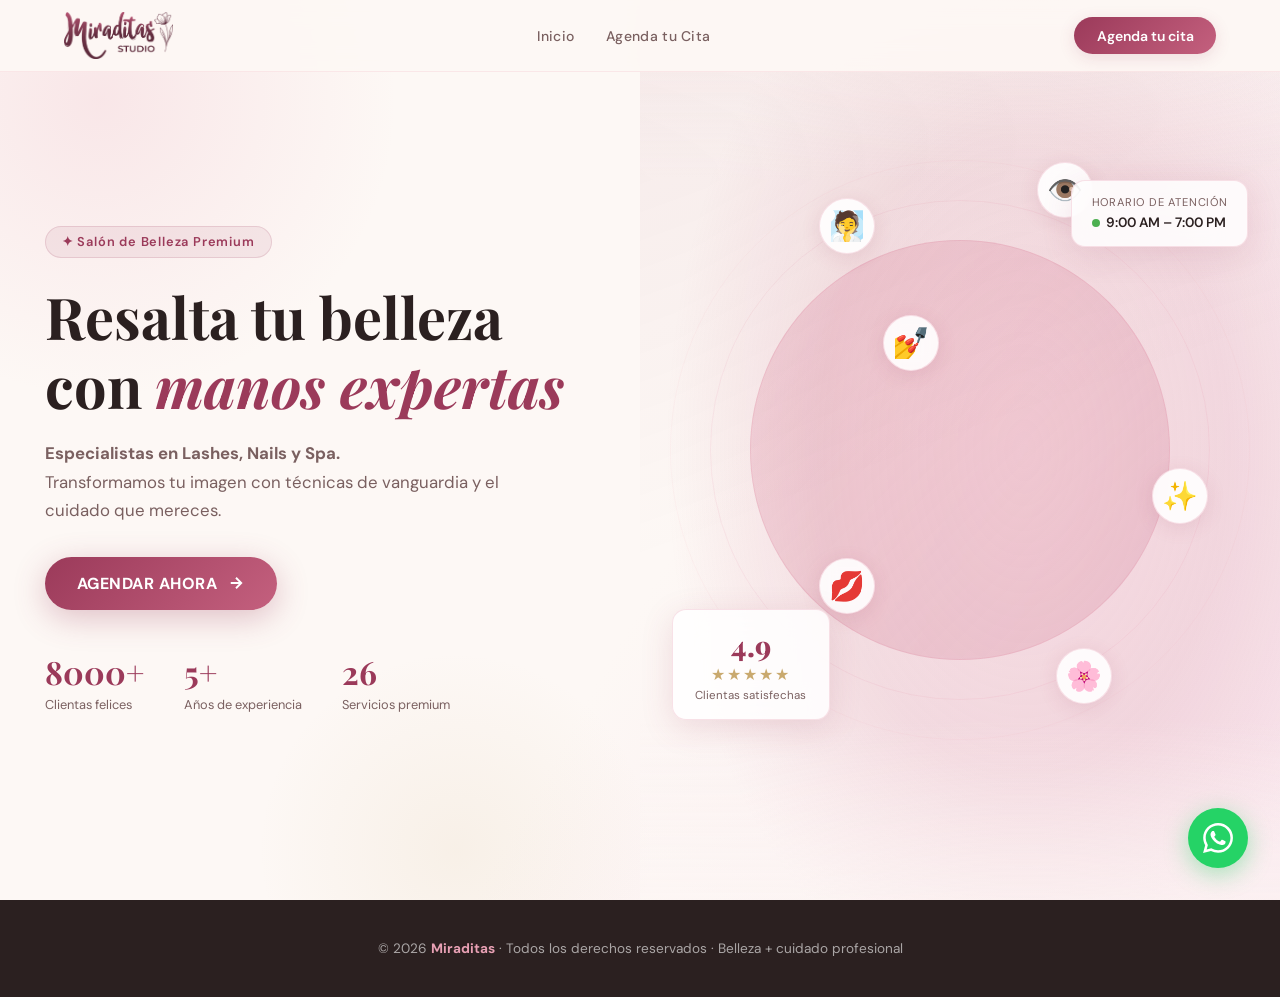
==== commit ead094cd: "borrar secciones" ====
--- a/index.html
+++ b/index.html
@@ -68,11 +68,8 @@
   <!-- Menú de navegación principal -->
   <nav id="main-nav">
     <a href="#inicio">Inicio</a>
-    <a href="#servicios">Servicios</a>
     <!--<a href="#equipo">Nuestro Equipo</a> -->
     <a href="https://spa-financial.vercel.app/reservar">Agenda tu Cita</a>
-    <a href="curso.html" target="_blank" rel="noopener">Curso Online ↗</a>
-    <a href="#opiniones">Opiniones</a>
   </nav>
 
   <!-- Botón "Agenda tu cita" — abre la sección del formulario -->
@@ -154,37 +151,7 @@
 </section>
 
 
-<!-- ================================================================
-     SECCIÓN SERVICIOS
-     ================================================================
-     Las tarjetas se generan dinámicamente desde el array SERVICIOS
-     en script.js. Para cambiar servicios, edita ese array.
-     ================================================================ -->
-<section id="servicios">
-  <div class="servicios-header">
-    <div class="section-label">Lo que ofrecemos</div>
-    <h2 class="section-title">Nuestros <em>Servicios</em></h2>
-    <p class="section-desc">
-      Cada servicio está diseñado para resaltar tu belleza natural
-      con técnicas de última generación.
-    </p>
-  </div>
-
-  <!-- Tabs de categoría -->
-  <div class="servicios-tabs" id="servicios-tabs"></div>
-
-  <!-- Carrusel -->
-  <div class="servicios-carousel-wrap">
-    <button class="srv-arrow srv-arrow-prev" id="srv-prev" aria-label="Anterior">
-      <svg width="18" height="18" viewBox="0 0 24 24" fill="none" stroke="currentColor" stroke-width="2.5"><path d="M15 18l-6-6 6-6"/></svg>
-    </button>
-    <div class="servicios-track" id="servicios-grid"></div>
-    <button class="srv-arrow srv-arrow-next" id="srv-next" aria-label="Siguiente">
-      <svg width="18" height="18" viewBox="0 0 24 24" fill="none" stroke="currentColor" stroke-width="2.5"><path d="M9 18l6-6-6-6"/></svg>
-    </button>
-  </div>
-  <div class="srv-dots" id="srv-dots"></div>
-</section>
+
 
 
 <!-- ================================================================
@@ -219,21 +186,6 @@
      ================================================================ -->
 
 
-<!-- ================================================================
-     SECCIÓN OPINIONES
-     ================================================================ -->
-<section id="opiniones">
-  <div class="opiniones-header">
-    <div class="section-label">Lo que dicen</div>
-    <h2 class="section-title">Opiniones de <em>clientas</em></h2>
-  </div>
-
-  <!-- Resumen de calificación promedio -->
-  <div class="rating-summary" id="rating-summary"></div>
-
-  <!-- Grid de tarjetas de opinión (contenido estático en script.js) -->
-  <div class="opiniones-grid" id="opiniones-grid"></div>
-</section>
 
 
 <!-- ================================================================
